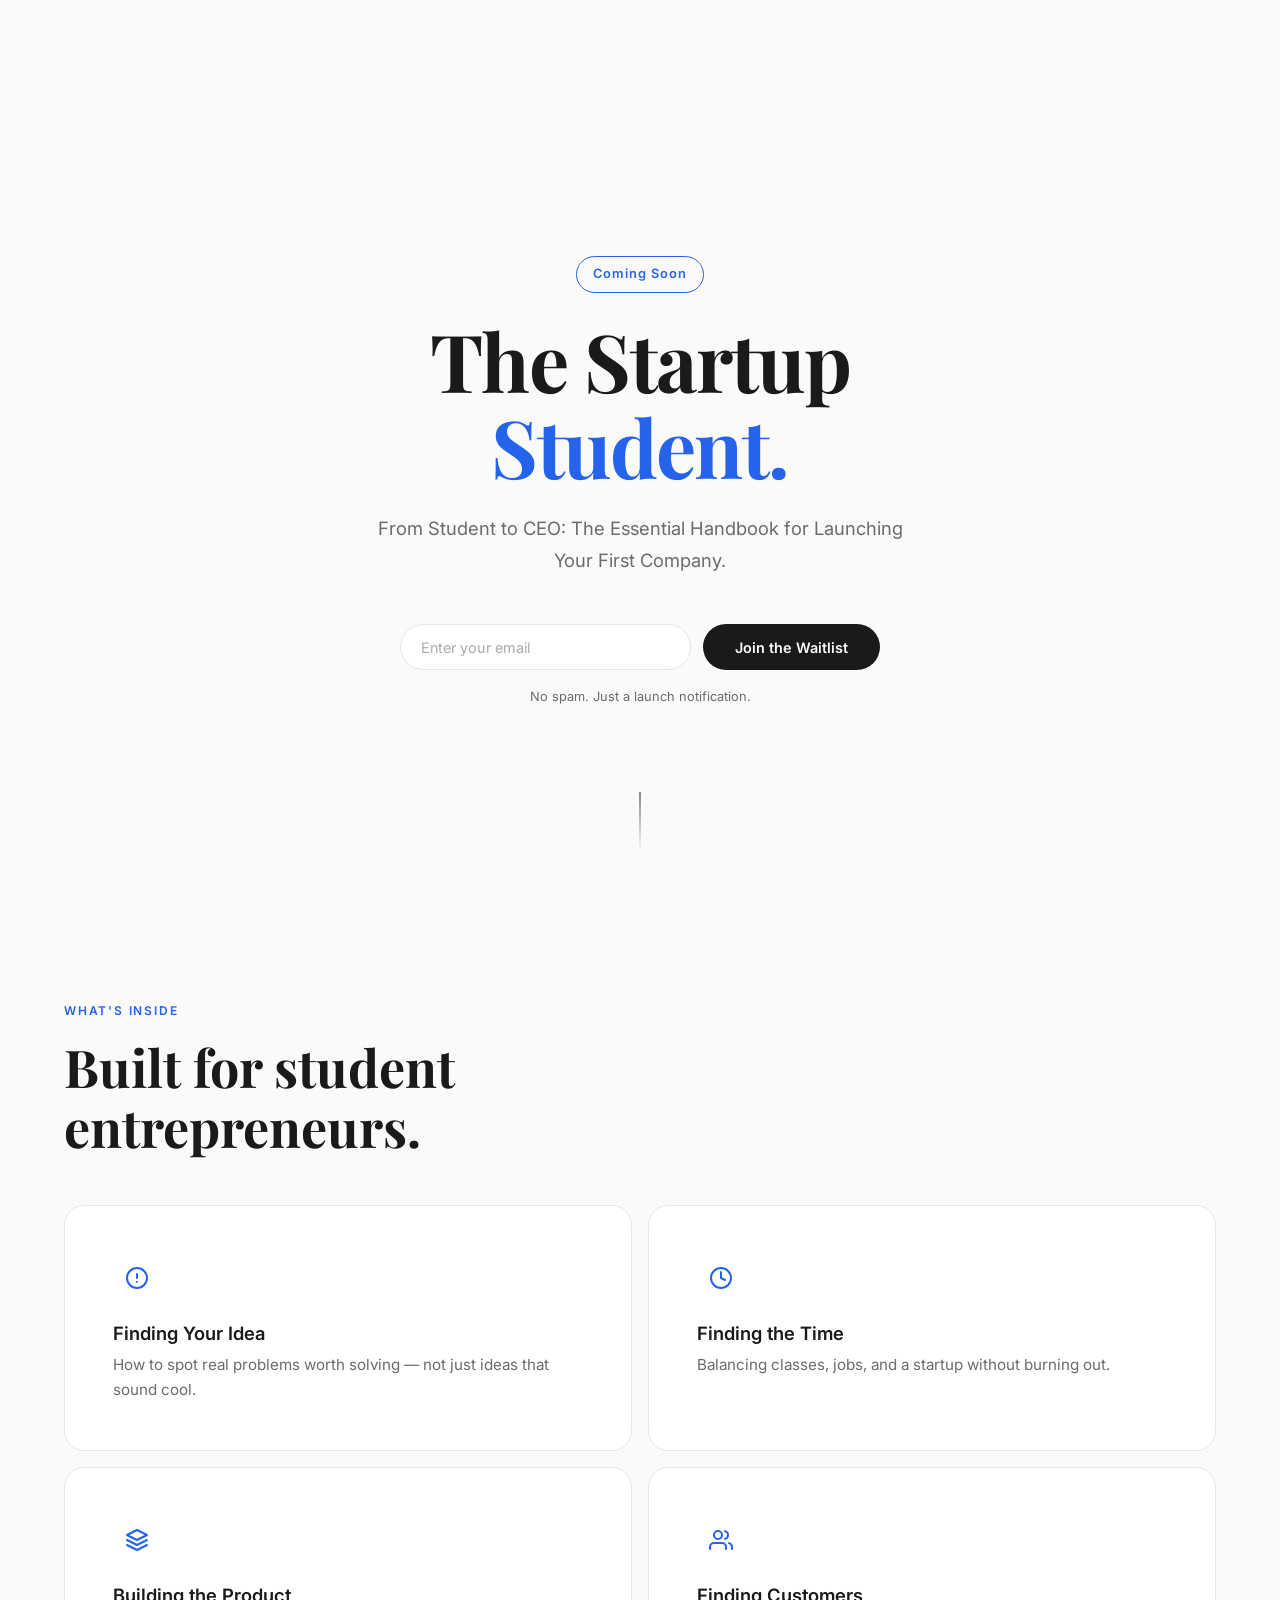
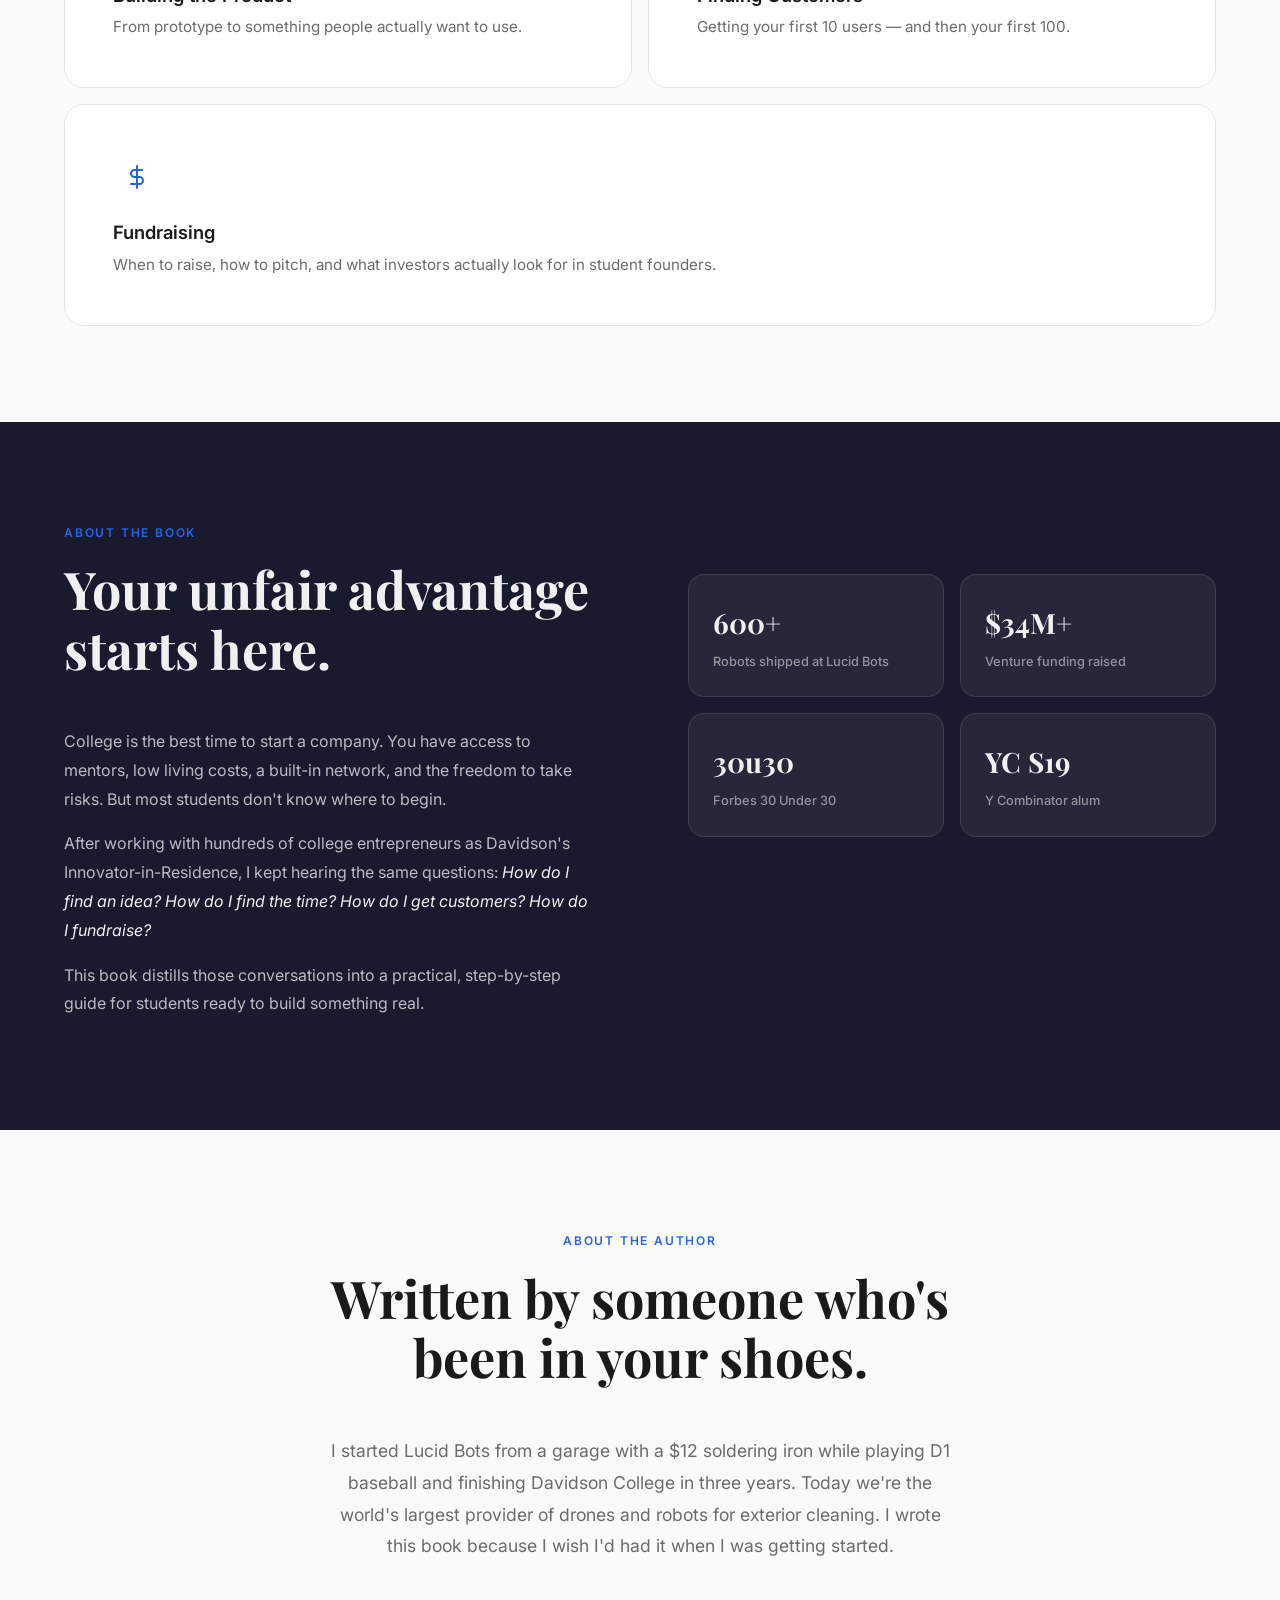
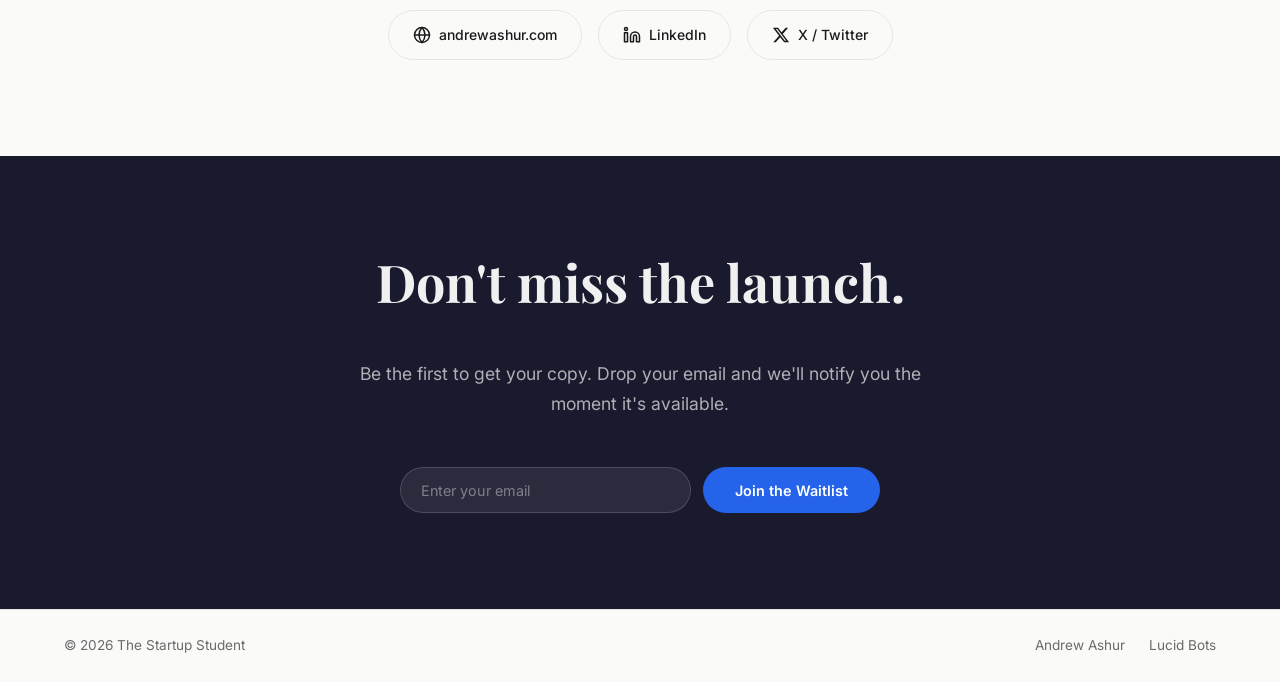
==== index.html @ b1a41b7f "Rebuild site to match andrewashur.com design system - Same fonts (Inter + Playfair Display), colors," ====
<!DOCTYPE html>
<html lang="en" itemscope itemtype="https://schema.org/Book">
<head>
    <meta charset="UTF-8">
    <meta name="viewport" content="width=device-width, initial-scale=1.0">
    <title>The Startup Student | From Student to CEO: The Essential Handbook</title>
    <meta name="description" content="From Student to CEO: The Essential Handbook for Launching Your First Company. By Andrew Ashur, Founder & CEO of Lucid Bots, Forbes 30 Under 30, Davidson College Innovator-in-Residence.">
    <meta name="keywords" content="The Startup Student, Andrew Ashur, student entrepreneurship, startup book, college entrepreneur, how to start a startup in college, student founder, entrepreneurship handbook">
    <meta name="author" content="Andrew Ashur">
    <meta name="robots" content="index, follow, max-image-preview:large, max-snippet:-1">

    <!-- Open Graph -->
    <meta property="og:title" content="The Startup Student | From Student to CEO">
    <meta property="og:description" content="The Essential Handbook for Launching Your First Company. By Andrew Ashur, Forbes 30 Under 30 founder and Davidson College Innovator-in-Residence.">
    <meta property="og:type" content="book">
    <meta property="og:url" content="https://www.thestartupstudent.com">
    <meta property="og:site_name" content="The Startup Student">
    <meta property="og:locale" content="en_US">

    <!-- Twitter Card -->
    <meta name="twitter:card" content="summary_large_image">
    <meta name="twitter:site" content="@Andrew__Ashur">
    <meta name="twitter:creator" content="@Andrew__Ashur">
    <meta name="twitter:title" content="The Startup Student | From Student to CEO">
    <meta name="twitter:description" content="The Essential Handbook for Launching Your First Company. By Andrew Ashur.">

    <!-- Structured Data -->
    <script type="application/ld+json">
    {
        "@context": "https://schema.org",
        "@type": "Book",
        "name": "The Startup Student",
        "alternateName": "From Student to CEO: The Essential Handbook for Launching Your First Company",
        "author": {
            "@type": "Person",
            "name": "Andrew Ashur",
            "url": "https://www.andrewashur.com",
            "jobTitle": "Founder & CEO",
            "worksFor": {
                "@type": "Organization",
                "name": "Lucid Bots"
            }
        },
        "url": "https://www.thestartupstudent.com",
        "description": "After working with hundreds of college entrepreneurs as Davidson's Innovator-in-Residence, Andrew Ashur distills those conversations into a practical, step-by-step guide for students ready to build something real.",
        "genre": "Business & Entrepreneurship",
        "audience": {
            "@type": "Audience",
            "audienceType": "College students and aspiring entrepreneurs"
        }
    }
    </script>

    <link rel="canonical" href="https://www.thestartupstudent.com">
    <link rel="preconnect" href="https://fonts.googleapis.com">
    <link rel="preconnect" href="https://fonts.gstatic.com" crossorigin>
    <link rel="preload" as="style" href="https://fonts.googleapis.com/css2?family=Inter:wght@400;500;600;700&family=Playfair+Display:wght@700&display=swap">
    <link href="https://fonts.googleapis.com/css2?family=Inter:wght@400;500;600;700&family=Playfair+Display:wght@700&display=swap" rel="stylesheet">
    <link rel="stylesheet" href="style.css">
</head>
<body>

    <!-- Hero -->
    <header class="hero" id="hero">
        <div class="hero-content">
            <div class="hero-badge">Coming Soon</div>
            <h1 class="hero-title">
                The Startup<br>
                <span class="hero-accent">Student.</span>
            </h1>
            <p class="hero-sub">From Student to CEO: The Essential Handbook for Launching Your First Company.</p>
            <form class="email-form" id="signup-form" action="https://formsubmit.co/aashur@lucidbots.com" method="POST">
                <input type="hidden" name="_subject" value="New Startup Student Waitlist Signup">
                <input type="hidden" name="_captcha" value="false">
                <input type="hidden" name="_next" value="https://www.thestartupstudent.com/thanks.html">
                <input type="email" name="email" placeholder="Enter your email" required autocomplete="email" aria-label="Email address">
                <button type="submit" class="btn btn-primary">Join the Waitlist</button>
            </form>
            <p class="hero-note">No spam. Just a launch notification.</p>
        </div>
        <div class="hero-scroll" aria-hidden="true">
            <div class="hero-scroll-line"></div>
        </div>
    </header>

    <!-- What's Inside -->
    <section class="section" id="chapters">
        <div class="container">
            <span class="section-label">What's Inside</span>
            <h2 class="section-title">Built for student<br>entrepreneurs.</h2>
            <div class="chapters-grid">
                <div class="chapter-card reveal">
                    <div class="chapter-icon">
                        <svg width="24" height="24" fill="none" stroke="currentColor" stroke-width="2" stroke-linecap="round" stroke-linejoin="round" viewBox="0 0 24 24"><circle cx="12" cy="12" r="10"/><line x1="12" y1="8" x2="12" y2="12"/><line x1="12" y1="16" x2="12.01" y2="16"/></svg>
                    </div>
                    <h3>Finding Your Idea</h3>
                    <p>How to spot real problems worth solving — not just ideas that sound cool.</p>
                </div>
                <div class="chapter-card reveal">
                    <div class="chapter-icon">
                        <svg width="24" height="24" fill="none" stroke="currentColor" stroke-width="2" stroke-linecap="round" stroke-linejoin="round" viewBox="0 0 24 24"><circle cx="12" cy="12" r="10"/><polyline points="12 6 12 12 16 14"/></svg>
                    </div>
                    <h3>Finding the Time</h3>
                    <p>Balancing classes, jobs, and a startup without burning out.</p>
                </div>
                <div class="chapter-card reveal">
                    <div class="chapter-icon">
                        <svg width="24" height="24" fill="none" stroke="currentColor" stroke-width="2" stroke-linecap="round" stroke-linejoin="round" viewBox="0 0 24 24"><path d="M12 2L2 7l10 5 10-5-10-5z"/><path d="M2 17l10 5 10-5"/><path d="M2 12l10 5 10-5"/></svg>
                    </div>
                    <h3>Building the Product</h3>
                    <p>From prototype to something people actually want to use.</p>
                </div>
                <div class="chapter-card reveal">
                    <div class="chapter-icon">
                        <svg width="24" height="24" fill="none" stroke="currentColor" stroke-width="2" stroke-linecap="round" stroke-linejoin="round" viewBox="0 0 24 24"><path d="M17 21v-2a4 4 0 0 0-4-4H5a4 4 0 0 0-4 4v2"/><circle cx="9" cy="7" r="4"/><path d="M23 21v-2a4 4 0 0 0-3-3.87"/><path d="M16 3.13a4 4 0 0 1 0 7.75"/></svg>
                    </div>
                    <h3>Finding Customers</h3>
                    <p>Getting your first 10 users — and then your first 100.</p>
                </div>
                <div class="chapter-card chapter-card-wide reveal">
                    <div class="chapter-icon">
                        <svg width="24" height="24" fill="none" stroke="currentColor" stroke-width="2" stroke-linecap="round" stroke-linejoin="round" viewBox="0 0 24 24"><line x1="12" y1="1" x2="12" y2="23"/><path d="M17 5H9.5a3.5 3.5 0 0 0 0 7h5a3.5 3.5 0 0 1 0 7H6"/></svg>
                    </div>
                    <h3>Fundraising</h3>
                    <p>When to raise, how to pitch, and what investors actually look for in student founders.</p>
                </div>
            </div>
        </div>
    </section>

    <!-- About the Book -->
    <section class="section section-dark" id="about">
        <div class="container">
            <div class="about-grid">
                <div class="about-text">
                    <span class="section-label">About the Book</span>
                    <h2 class="section-title">Your unfair advantage<br>starts here.</h2>
                    <p>College is the best time to start a company. You have access to mentors, low living costs, a built-in network, and the freedom to take risks. But most students don't know where to begin.</p>
                    <p>After working with hundreds of college entrepreneurs as Davidson's Innovator-in-Residence, I kept hearing the same questions: <em>How do I find an idea? How do I find the time? How do I get customers? How do I fundraise?</em></p>
                    <p>This book distills those conversations into a practical, step-by-step guide for students ready to build something real.</p>
                </div>
                <div class="about-sidebar">
                    <div class="about-stats">
                        <div class="stat-card">
                            <div class="stat-number">600+</div>
                            <div class="stat-label">Robots shipped at Lucid Bots</div>
                        </div>
                        <div class="stat-card">
                            <div class="stat-number">$34M+</div>
                            <div class="stat-label">Venture funding raised</div>
                        </div>
                        <div class="stat-card">
                            <div class="stat-number">30u30</div>
                            <div class="stat-label">Forbes 30 Under 30</div>
                        </div>
                        <div class="stat-card">
                            <div class="stat-number">YC S19</div>
                            <div class="stat-label">Y Combinator alum</div>
                        </div>
                    </div>
                </div>
            </div>
        </div>
    </section>

    <!-- Author -->
    <section class="section" id="author">
        <div class="container author-container">
            <span class="section-label">About the Author</span>
            <h2 class="section-title">Written by someone who's<br>been in your shoes.</h2>
            <p class="author-desc">I started Lucid Bots from a garage with a $12 soldering iron while playing D1 baseball and finishing Davidson College in three years. Today we're the world's largest provider of drones and robots for exterior cleaning. I wrote this book because I wish I'd had it when I was getting started.</p>
            <div class="author-links">
                <a href="https://www.andrewashur.com" target="_blank" rel="noopener" class="social-link">
                    <svg width="20" height="20" fill="none" stroke="currentColor" stroke-width="2" stroke-linecap="round" stroke-linejoin="round" viewBox="0 0 24 24"><circle cx="12" cy="12" r="10"/><line x1="2" y1="12" x2="22" y2="12"/><path d="M12 2a15.3 15.3 0 0 1 4 10 15.3 15.3 0 0 1-4 10 15.3 15.3 0 0 1-4-10 15.3 15.3 0 0 1 4-10z"/></svg>
                    <span>andrewashur.com</span>
                </a>
                <a href="https://www.linkedin.com/in/andrewashur/" target="_blank" rel="noopener" class="social-link">
                    <svg width="20" height="20" viewBox="0 0 24 24" fill="none" stroke="currentColor" stroke-width="2" stroke-linecap="round" stroke-linejoin="round"><path d="M16 8a6 6 0 0 1 6 6v7h-4v-7a2 2 0 0 0-2-2 2 2 0 0 0-2 2v7h-4v-7a6 6 0 0 1 6-6z"/><rect x="2" y="9" width="4" height="12"/><circle cx="4" cy="4" r="2"/></svg>
                    <span>LinkedIn</span>
                </a>
                <a href="https://x.com/andrew__ashur" target="_blank" rel="noopener" class="social-link">
                    <svg width="20" height="20" viewBox="0 0 24 24" fill="currentColor"><path d="M18.244 2.25h3.308l-7.227 8.26 8.502 11.24H16.17l-5.214-6.817L4.99 21.75H1.68l7.73-8.835L1.254 2.25H8.08l4.713 6.231zm-1.161 17.52h1.833L7.084 4.126H5.117z"/></svg>
                    <span>X / Twitter</span>
                </a>
            </div>
        </div>
    </section>

    <!-- CTA -->
    <section class="section section-dark" id="waitlist">
        <div class="container cta-container">
            <h2 class="section-title">Don't miss the launch.</h2>
            <p class="cta-desc">Be the first to get your copy. Drop your email and we'll notify you the moment it's available.</p>
            <form class="email-form" id="signup-form-bottom" action="https://formsubmit.co/aashur@lucidbots.com" method="POST">
                <input type="hidden" name="_subject" value="New Startup Student Waitlist Signup">
                <input type="hidden" name="_captcha" value="false">
                <input type="hidden" name="_next" value="https://www.thestartupstudent.com/thanks.html">
                <input type="email" name="email" placeholder="Enter your email" required autocomplete="email" aria-label="Email address">
                <button type="submit" class="btn btn-primary">Join the Waitlist</button>
            </form>
        </div>
    </section>

    <!-- Footer -->
    <footer class="footer">
        <div class="container footer-inner">
            <div class="footer-left">
                <span>&copy; 2026 The Startup Student</span>
            </div>
            <div class="footer-right">
                <a href="https://www.andrewashur.com" target="_blank" rel="noopener">Andrew Ashur</a>
                <a href="https://lucidbots.com" target="_blank" rel="noopener">Lucid Bots</a>
            </div>
        </div>
    </footer>

    <script src="script.js"></script>
</body>
</html>
---- style.css ----
/* ===== RESET & BASE ===== */
*, *::before, *::after {
    margin: 0;
    padding: 0;
    box-sizing: border-box;
}

:root {
    --color-bg: #fafaf9;
    --color-bg-dark: #1a1a2e;
    --color-text: #1a1a1a;
    --color-text-muted: #6b6b6b;
    --color-text-light: #f0f0f0;
    --color-accent: #2563eb;
    --color-accent-hover: #1d4ed8;
    --color-border: #e5e5e5;
    --color-card: #fff;

    --font-sans: 'Inter', -apple-system, BlinkMacSystemFont, 'Segoe UI', sans-serif;
    --font-display: 'Playfair Display', Georgia, serif;

    --space-xs: 0.5rem;
    --space-sm: 1rem;
    --space-md: 1.5rem;
    --space-lg: 3rem;
    --space-xl: 6rem;
    --space-2xl: 10rem;

    --max-width: 1200px;
    --transition: 0.3s cubic-bezier(0.4, 0, 0.2, 1);
}

html {
    scroll-behavior: smooth;
    -webkit-font-smoothing: antialiased;
    -moz-osx-font-smoothing: grayscale;
}

body {
    font-family: var(--font-sans);
    font-size: 1rem;
    line-height: 1.7;
    color: var(--color-text);
    background: var(--color-bg);
    overflow-x: hidden;
}

a {
    color: inherit;
    text-decoration: none;
}

img {
    max-width: 100%;
    display: block;
}

/* ===== UTILITIES ===== */
.container {
    max-width: var(--max-width);
    margin: 0 auto;
    padding: 0 var(--space-md);
}

.section {
    padding: var(--space-xl) 0;
}

.section-dark {
    background: var(--color-bg-dark);
    color: var(--color-text-light);
}

.section-label {
    display: inline-block;
    font-size: 0.75rem;
    font-weight: 600;
    text-transform: uppercase;
    letter-spacing: 0.15em;
    color: var(--color-accent);
    margin-bottom: var(--space-sm);
}

.section-title {
    font-family: var(--font-display);
    font-size: clamp(2rem, 5vw, 3.25rem);
    font-weight: 700;
    line-height: 1.15;
    margin-bottom: var(--space-lg);
}

/* ===== BUTTONS ===== */
.btn {
    display: inline-flex;
    align-items: center;
    padding: 0.85rem 2rem;
    font-size: 0.9rem;
    font-weight: 600;
    border-radius: 100px;
    transition: all var(--transition);
    cursor: pointer;
    border: none;
    font-family: var(--font-sans);
}

.btn-primary {
    background: var(--color-text);
    color: var(--color-bg);
}

.btn-primary:hover {
    background: var(--color-accent);
    transform: translateY(-2px);
    box-shadow: 0 8px 30px rgba(37, 99, 235, 0.25);
}

/* ===== HERO ===== */
.hero {
    min-height: 100vh;
    display: flex;
    flex-direction: column;
    align-items: center;
    justify-content: center;
    padding: var(--space-2xl) var(--space-md) var(--space-xl);
    max-width: var(--max-width);
    margin: 0 auto;
    position: relative;
    text-align: center;
}

.hero-content {
    max-width: 700px;
}

.hero-badge {
    display: inline-block;
    font-size: 0.8rem;
    font-weight: 600;
    letter-spacing: 0.08em;
    color: var(--color-accent);
    margin-bottom: var(--space-md);
    padding: 0.4rem 1rem;
    border: 1px solid var(--color-accent);
    border-radius: 100px;
    opacity: 0;
    transform: translateY(20px);
    animation: fadeUp 0.8s 0.2s forwards;
}

.hero-title {
    font-family: var(--font-display);
    font-size: clamp(2.5rem, 7vw, 5rem);
    font-weight: 700;
    line-height: 1.08;
    letter-spacing: -0.02em;
    margin-bottom: var(--space-md);
    opacity: 0;
    transform: translateY(20px);
    animation: fadeUp 0.8s 0.4s forwards;
}

.hero-accent {
    color: var(--color-accent);
}

.hero-sub {
    font-size: 1.15rem;
    color: var(--color-text-muted);
    max-width: 540px;
    line-height: 1.7;
    margin: 0 auto var(--space-lg);
    opacity: 0;
    transform: translateY(20px);
    animation: fadeUp 0.8s 0.6s forwards;
}

.hero-note {
    font-size: 0.8rem;
    color: var(--color-text-muted);
    margin-top: var(--space-sm);
    opacity: 0;
    animation: fadeIn 1s 1.2s forwards;
}

.hero-scroll {
    position: absolute;
    bottom: var(--space-lg);
    left: 50%;
    transform: translateX(-50%);
    opacity: 0;
    animation: fadeIn 1s 1.4s forwards;
}

.hero-scroll-line {
    width: 1px;
    height: 60px;
    background: linear-gradient(to bottom, var(--color-text), transparent);
    animation: scrollPulse 2s ease-in-out infinite;
}

/* ===== EMAIL FORM ===== */
.email-form {
    display: flex;
    gap: 0.75rem;
    max-width: 480px;
    margin: 0 auto;
    opacity: 0;
    transform: translateY(20px);
    animation: fadeUp 0.8s 0.8s forwards;
}

.email-form input[type="email"] {
    flex: 1;
    padding: 0.85rem 1.25rem;
    border: 1.5px solid var(--color-border);
    border-radius: 100px;
    background: var(--color-card);
    color: var(--color-text);
    font-size: 0.9rem;
    font-family: var(--font-sans);
    outline: none;
    transition: border-color var(--transition);
}

.email-form input[type="email"]::placeholder {
    color: #aaa;
}

.email-form input[type="email"]:focus {
    border-color: var(--color-accent);
}

/* Dark section form override */
.section-dark .email-form input[type="email"] {
    background: rgba(255, 255, 255, 0.08);
    border-color: rgba(255, 255, 255, 0.15);
    color: var(--color-text-light);
}

.section-dark .email-form input[type="email"]::placeholder {
    color: rgba(255, 255, 255, 0.4);
}

.section-dark .email-form input[type="email"]:focus {
    border-color: var(--color-accent);
    background: rgba(255, 255, 255, 0.12);
}

.section-dark .email-form .btn-primary {
    background: var(--color-accent);
    color: #fff;
}

.section-dark .email-form .btn-primary:hover {
    background: var(--color-accent-hover);
}

/* ===== CHAPTERS ===== */
.chapters-grid {
    display: grid;
    grid-template-columns: repeat(2, 1fr);
    gap: var(--space-sm);
}

.chapter-card {
    background: var(--color-card);
    border: 1px solid var(--color-border);
    border-radius: 20px;
    padding: var(--space-lg);
    transition: all var(--transition);
}

.chapter-card:hover {
    border-color: var(--color-accent);
    transform: translateY(-4px);
    box-shadow: 0 12px 40px rgba(0, 0, 0, 0.06);
}

.chapter-card-wide {
    grid-column: 1 / -1;
}

.chapter-icon {
    width: 48px;
    height: 48px;
    display: flex;
    align-items: center;
    justify-content: center;
    color: var(--color-accent);
    margin-bottom: var(--space-sm);
}

.chapter-card h3 {
    font-size: 1.15rem;
    font-weight: 600;
    margin-bottom: 0.25rem;
}

.chapter-card p {
    color: var(--color-text-muted);
    font-size: 0.95rem;
    line-height: 1.6;
}

/* ===== ABOUT ===== */
.about-grid {
    display: grid;
    grid-template-columns: 1fr 1fr;
    gap: var(--space-xl);
    align-items: start;
}

.about-text p {
    color: rgba(255, 255, 255, 0.7);
    margin-bottom: var(--space-sm);
    line-height: 1.8;
}

.about-text em {
    color: var(--color-text-light);
    font-style: italic;
}

.about-sidebar {
    margin-top: 3.5rem;
}

.about-stats {
    display: grid;
    grid-template-columns: 1fr 1fr;
    gap: var(--space-sm);
}

.stat-card {
    background: rgba(255, 255, 255, 0.06);
    border: 1px solid rgba(255, 255, 255, 0.1);
    border-radius: 16px;
    padding: var(--space-md);
    transition: all var(--transition);
}

.stat-card:hover {
    background: rgba(255, 255, 255, 0.1);
    border-color: rgba(255, 255, 255, 0.2);
    transform: translateY(-4px);
}

.stat-number {
    font-family: var(--font-display);
    font-size: 1.75rem;
    font-weight: 700;
    margin-bottom: 0.25rem;
    color: var(--color-text-light);
}

.stat-label {
    font-size: 0.8rem;
    color: rgba(255, 255, 255, 0.5);
    font-weight: 500;
}

/* ===== AUTHOR ===== */
.author-container {
    text-align: center;
    max-width: 680px;
}

.author-desc {
    color: var(--color-text-muted);
    font-size: 1.1rem;
    line-height: 1.8;
    margin-bottom: var(--space-lg);
}

.author-links {
    display: flex;
    justify-content: center;
    gap: var(--space-sm);
    flex-wrap: wrap;
}

.social-link {
    display: inline-flex;
    align-items: center;
    gap: 0.5rem;
    padding: 0.75rem 1.5rem;
    border: 1px solid var(--color-border);
    border-radius: 100px;
    font-size: 0.875rem;
    font-weight: 500;
    transition: all var(--transition);
}

.social-link:hover {
    border-color: var(--color-accent);
    color: var(--color-accent);
    transform: translateY(-2px);
    box-shadow: 0 8px 30px rgba(37, 99, 235, 0.1);
}

.social-link svg {
    width: 18px;
    height: 18px;
}

/* ===== CTA ===== */
.cta-container {
    text-align: center;
    max-width: 640px;
}

.cta-desc {
    color: rgba(255, 255, 255, 0.65);
    font-size: 1.1rem;
    margin-bottom: var(--space-lg);
}

.cta-container .email-form {
    opacity: 1;
    transform: none;
    animation: none;
}

/* ===== FOOTER ===== */
.footer {
    padding: var(--space-md) 0;
    border-top: 1px solid var(--color-border);
}

.footer-inner {
    display: flex;
    justify-content: space-between;
    align-items: center;
}

.footer-left {
    font-size: 0.85rem;
    color: var(--color-text-muted);
}

.footer-right {
    display: flex;
    gap: var(--space-md);
}

.footer-right a {
    font-size: 0.85rem;
    color: var(--color-text-muted);
    transition: color var(--transition);
}

.footer-right a:hover {
    color: var(--color-text);
}

/* ===== ANIMATIONS ===== */
@keyframes fadeUp {
    to {
        opacity: 1;
        transform: translateY(0);
    }
}

@keyframes fadeIn {
    to { opacity: 1; }
}

@keyframes scrollPulse {
    0%, 100% { opacity: 1; transform: scaleY(1); }
    50% { opacity: 0.4; transform: scaleY(0.6); }
}

/* Scroll reveal */
.reveal {
    opacity: 0;
    transform: translateY(30px);
    transition: opacity 0.8s cubic-bezier(0.4, 0, 0.2, 1), transform 0.8s cubic-bezier(0.4, 0, 0.2, 1);
}

.reveal.visible {
    opacity: 1;
    transform: translateY(0);
}

/* ===== RESPONSIVE ===== */
@media (max-width: 768px) {
    .section {
        padding: var(--space-lg) 0;
    }

    .hero {
        padding: 7rem var(--space-md) var(--space-lg);
        min-height: auto;
    }

    .hero-title {
        font-size: clamp(2rem, 10vw, 3.5rem);
    }

    .hero-sub {
        font-size: 1rem;
    }

    .email-form {
        flex-direction: column;
        max-width: 100%;
    }

    .email-form .btn {
        justify-content: center;
        width: 100%;
    }

    .chapters-grid {
        grid-template-columns: 1fr;
    }

    .chapter-card-wide {
        grid-column: auto;
    }

    .about-grid {
        grid-template-columns: 1fr;
        gap: var(--space-lg);
    }

    .about-sidebar {
        margin-top: 0;
    }

    .about-stats {
        grid-template-columns: 1fr 1fr;
    }

    .about-text p {
        font-size: 0.95rem;
    }

    .author-desc {
        font-size: 1rem;
    }

    .author-links {
        flex-direction: column;
        align-items: center;
    }

    .cta-desc {
        font-size: 1rem;
    }

    .footer-inner {
        flex-direction: column;
        gap: var(--space-sm);
        text-align: center;
    }

    .hero-scroll { display: none; }
}

@media (max-width: 480px) {
    .hero {
        padding: 6rem var(--space-sm) var(--space-md);
    }

    .hero-title {
        font-size: clamp(1.75rem, 10vw, 2.5rem);
    }

    .about-stats {
        grid-template-columns: 1fr;
    }

    .section-title {
        font-size: clamp(1.4rem, 6vw, 2rem);
        margin-bottom: var(--space-md);
    }

    .container {
        padding: 0 var(--space-sm);
    }

    .chapter-card {
        padding: var(--space-md);
    }

    .stat-card {
        padding: var(--space-sm);
    }

    .stat-number {
        font-size: 1.4rem;
    }
}

@media (pointer: coarse) {
    .social-link {
        min-height: 48px;
    }

    .btn {
        min-height: 48px;
    }
}
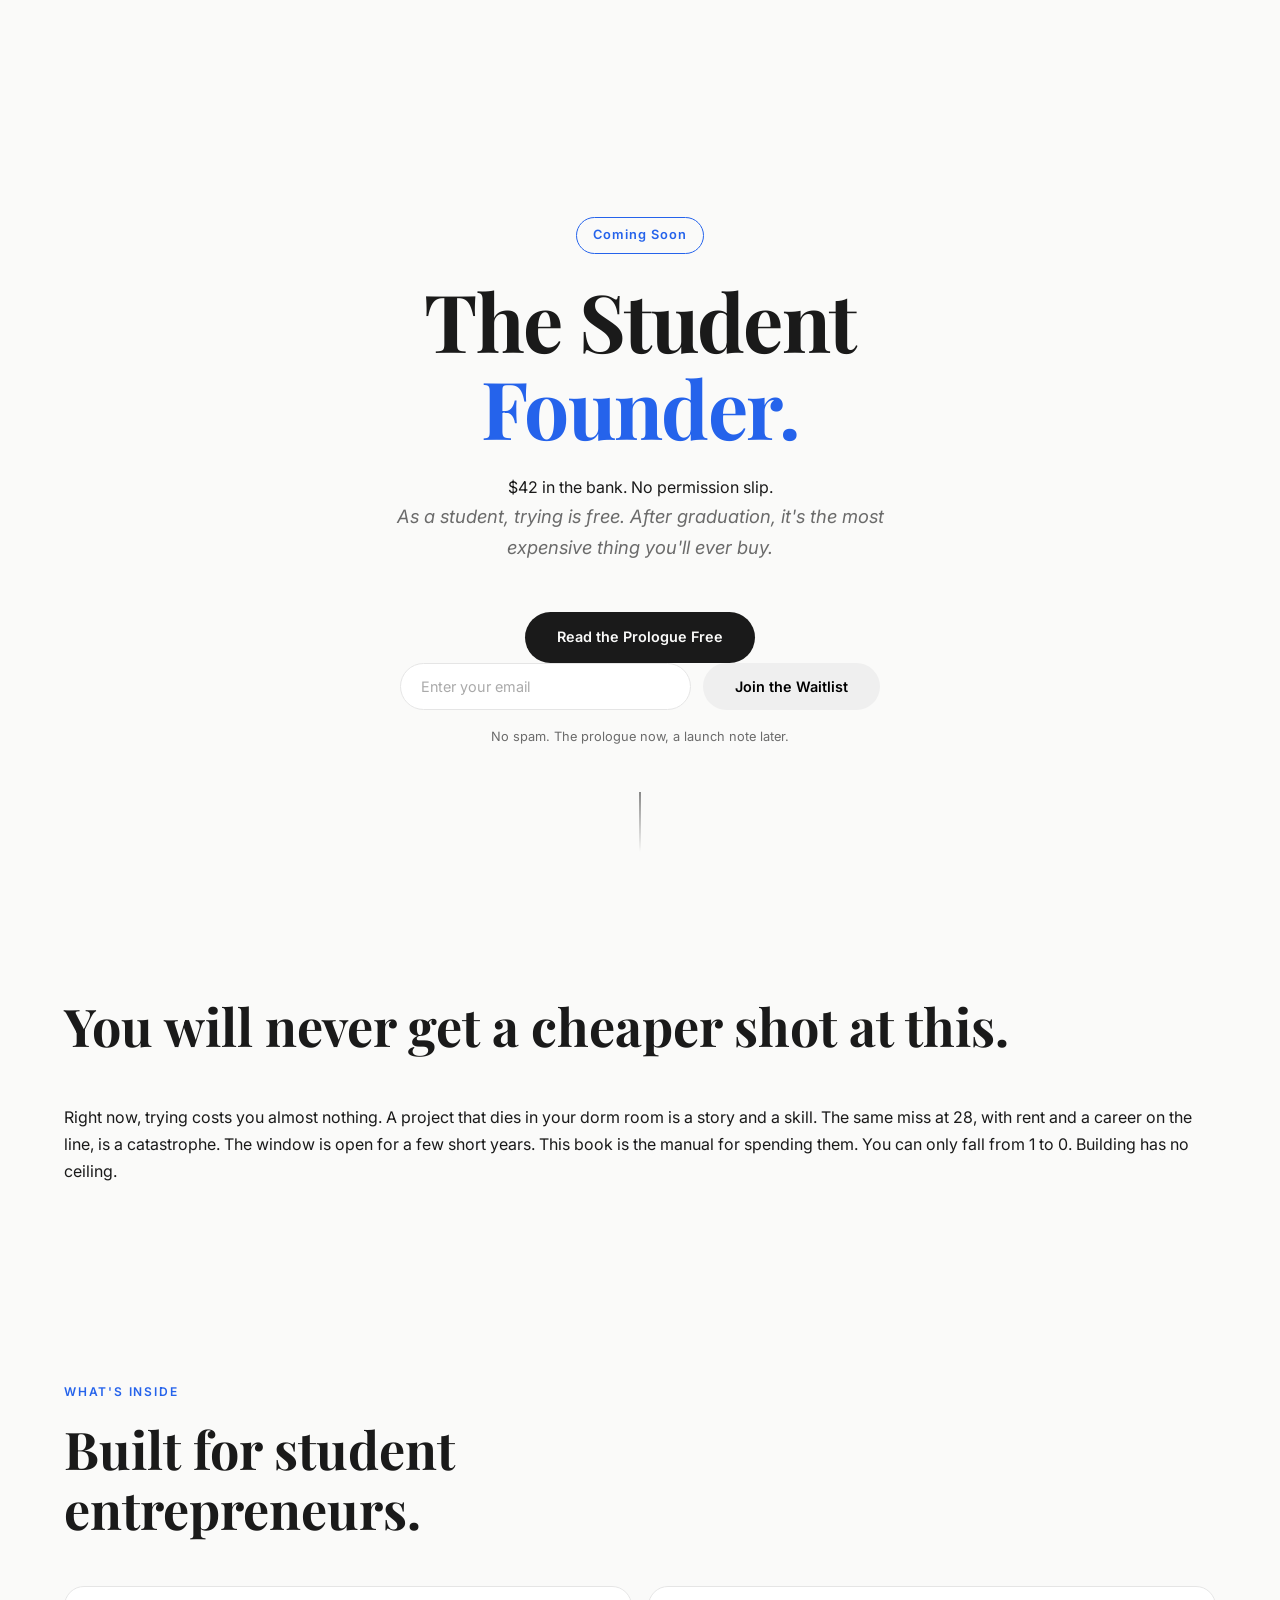
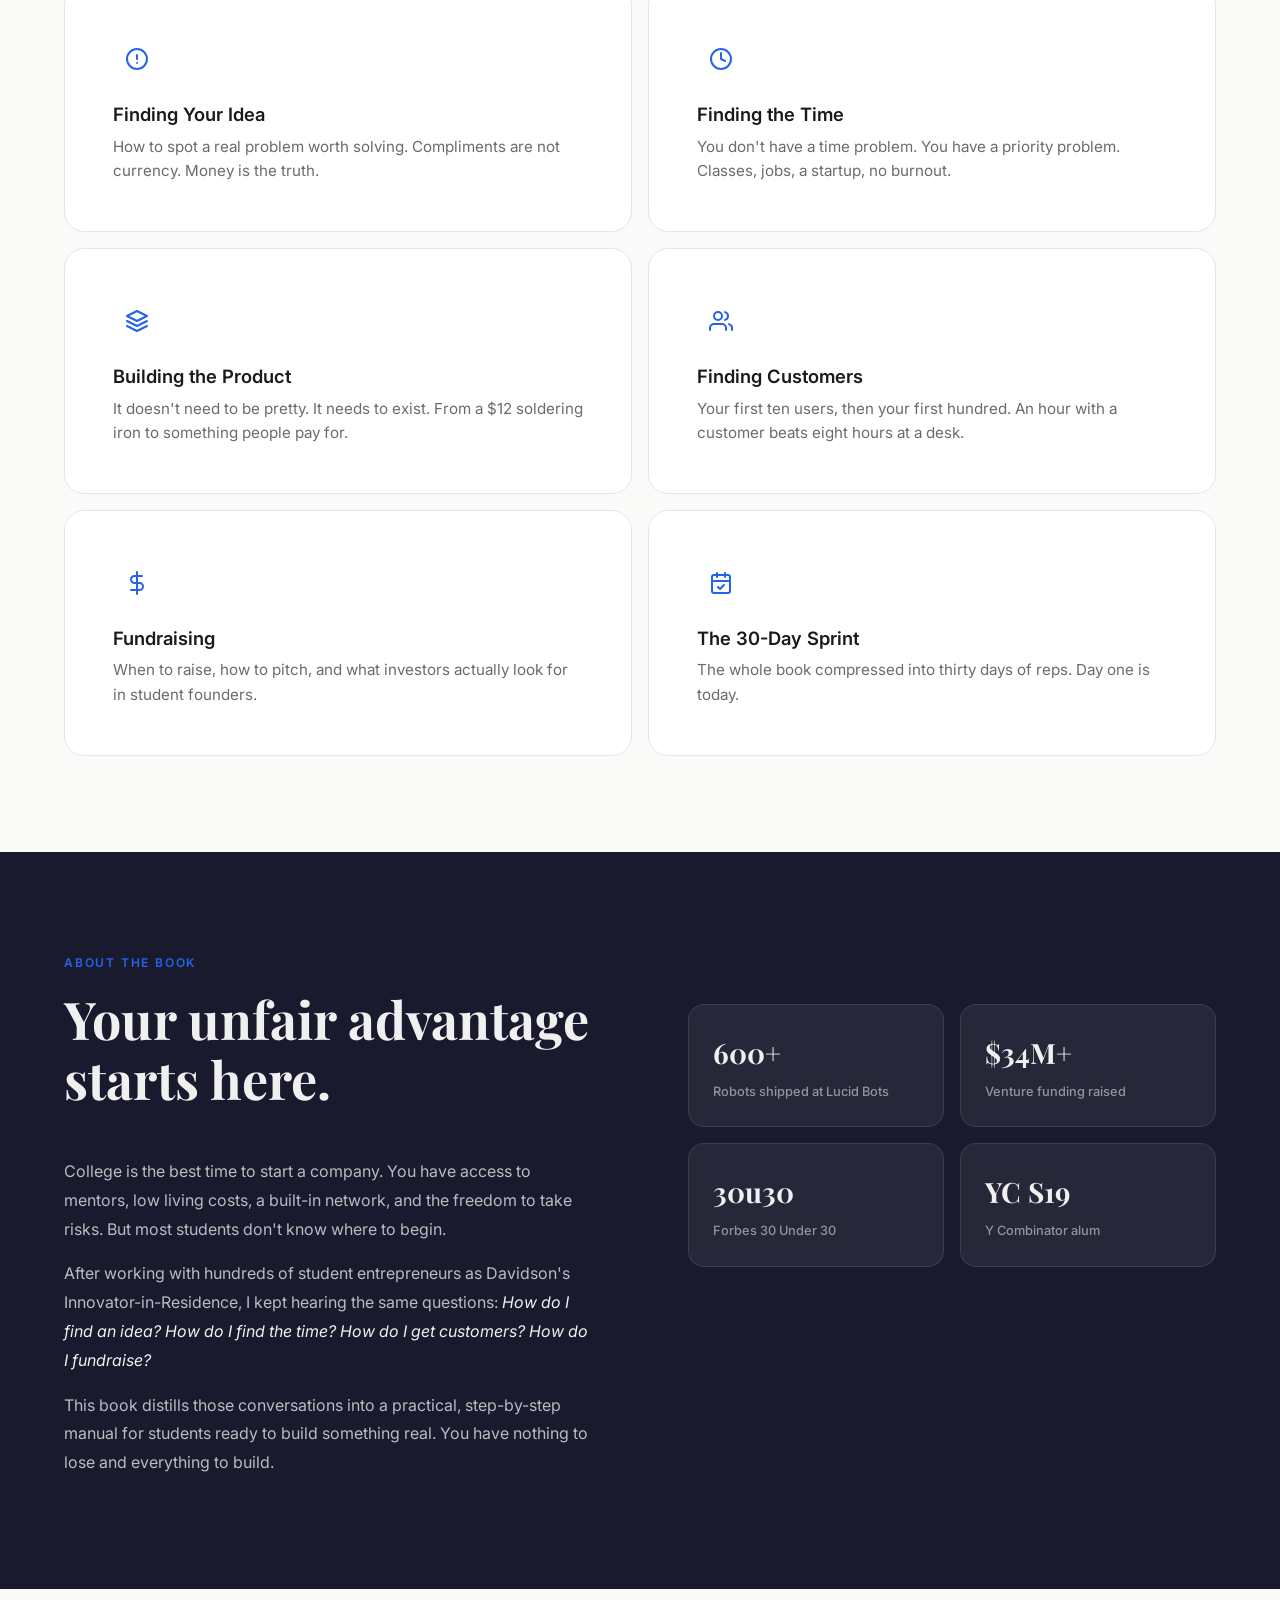
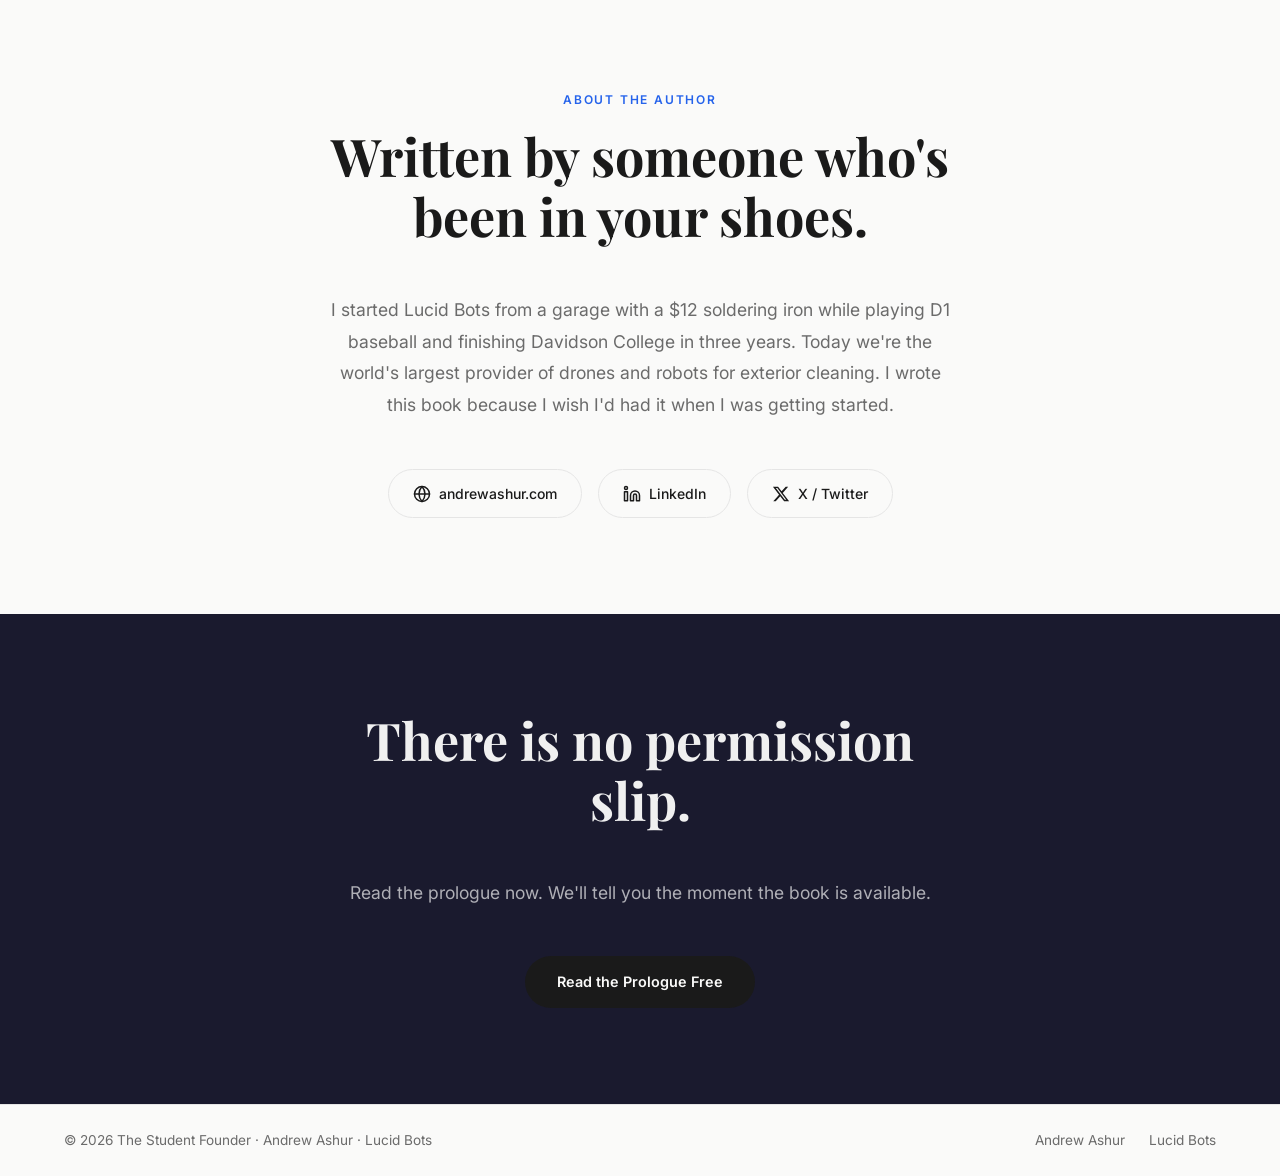
==== commit a0a9fcf5: "Rebrand site to The Student Founder, add free prologue page Per LOCKED Brand Package (July 12): new " ====
--- a/index.html
+++ b/index.html
@@ -1,219 +1,232 @@
 <!DOCTYPE html>
 <html lang="en" itemscope itemtype="https://schema.org/Book">
 <head>
-    <meta charset="UTF-8">
-    <meta name="viewport" content="width=device-width, initial-scale=1.0">
-    <title>The Startup Student | From Student to CEO: The Essential Handbook</title>
-    <meta name="description" content="From Student to CEO: The Essential Handbook for Launching Your First Company. By Andrew Ashur, Founder & CEO of Lucid Bots, Forbes 30 Under 30, Davidson College Innovator-in-Residence.">
-    <meta name="keywords" content="The Startup Student, Andrew Ashur, student entrepreneurship, startup book, college entrepreneur, how to start a startup in college, student founder, entrepreneurship handbook">
-    <meta name="author" content="Andrew Ashur">
-    <meta name="robots" content="index, follow, max-image-preview:large, max-snippet:-1">
-
-    <!-- Open Graph -->
-    <meta property="og:title" content="The Startup Student | From Student to CEO">
-    <meta property="og:description" content="The Essential Handbook for Launching Your First Company. By Andrew Ashur, Forbes 30 Under 30 founder and Davidson College Innovator-in-Residence.">
-    <meta property="og:type" content="book">
-    <meta property="og:url" content="https://www.thestartupstudent.com">
-    <meta property="og:site_name" content="The Startup Student">
-    <meta property="og:locale" content="en_US">
-
-    <!-- Twitter Card -->
-    <meta name="twitter:card" content="summary_large_image">
-    <meta name="twitter:site" content="@Andrew__Ashur">
-    <meta name="twitter:creator" content="@Andrew__Ashur">
-    <meta name="twitter:title" content="The Startup Student | From Student to CEO">
-    <meta name="twitter:description" content="The Essential Handbook for Launching Your First Company. By Andrew Ashur.">
-
-    <!-- Structured Data -->
-    <script type="application/ld+json">
-    {
-        "@context": "https://schema.org",
-        "@type": "Book",
-        "name": "The Startup Student",
-        "alternateName": "From Student to CEO: The Essential Handbook for Launching Your First Company",
-        "author": {
-            "@type": "Person",
-            "name": "Andrew Ashur",
-            "url": "https://www.andrewashur.com",
-            "jobTitle": "Founder & CEO",
-            "worksFor": {
-                "@type": "Organization",
-                "name": "Lucid Bots"
-            }
-        },
-        "url": "https://www.thestartupstudent.com",
-        "description": "After working with hundreds of college entrepreneurs as Davidson's Innovator-in-Residence, Andrew Ashur distills those conversations into a practical, step-by-step guide for students ready to build something real.",
-        "genre": "Business & Entrepreneurship",
-        "audience": {
-            "@type": "Audience",
-            "audienceType": "College students and aspiring entrepreneurs"
-        }
-    }
-    </script>
-
-    <link rel="canonical" href="https://www.thestartupstudent.com">
-    <link rel="preconnect" href="https://fonts.googleapis.com">
-    <link rel="preconnect" href="https://fonts.gstatic.com" crossorigin>
-    <link rel="preload" as="style" href="https://fonts.googleapis.com/css2?family=Inter:wght@400;500;600;700&family=Playfair+Display:wght@700&display=swap">
-    <link href="https://fonts.googleapis.com/css2?family=Inter:wght@400;500;600;700&family=Playfair+Display:wght@700&display=swap" rel="stylesheet">
-    <link rel="stylesheet" href="style.css">
+<meta charset="UTF-8">
+<meta name="viewport" content="width=device-width, initial-scale=1.0">
+<title>The Student Founder | $42 in the Bank. No Permission Slip.</title>
+<meta name="description" content="As a student, trying is free. After graduation, it's the most expensive thing you'll ever buy. The student founder's manual by Andrew Ashur, founder & CEO of Lucid Bots.">
+<meta name="keywords" content="The Student Founder, Andrew Ashur, student entrepreneurship, startup book, college entrepreneur, how to start a startup in college, student founder, entrepreneurship handbook">
+<meta name="author" content="Andrew Ashur">
+<meta name="robots" content="index, follow, max-image-preview:large, max-snippet:-1">
+
+<!-- Open Graph -->
+<meta property="og:title" content="The Student Founder | Why Your Student Years Are the Best Time to Build Something Real">
+<meta property="og:description" content="As a student, trying is free. After graduation, it's the most expensive thing you'll ever buy. The student founder's manual by Andrew Ashur, founder & CEO of Lucid Bots.">
+<meta property="og:type" content="book">
+<meta property="og:url" content="https://www.thestudentfounder.com">
+<meta property="og:site_name" content="The Student Founder">
+<meta property="og:locale" content="en_US">
+
+<!-- Twitter Card -->
+<meta name="twitter:card" content="summary_large_image">
+<meta name="twitter:site" content="@Andrew__Ashur">
+<meta name="twitter:creator" content="@Andrew__Ashur">
+<meta name="twitter:title" content="The Student Founder | $42 in the Bank. No Permission Slip.">
+<meta name="twitter:description" content="As a student, trying is free. After graduation, it's the most expensive thing you'll ever buy.">
+
+<!-- Structured Data -->
+<script type="application/ld+json">
+{
+"@context": "https://schema.org",
+"@type": "Book",
+"name": "The Student Founder",
+"alternateName": "Why Your Student Years Are the Best Time to Build Something Real",
+"author": {
+"@type": "Person",
+"name": "Andrew Ashur",
+"url": "https://www.andrewashur.com",
+"jobTitle": "Founder & CEO",
+"worksFor": {
+"@type": "Organization",
+"name": "Lucid Bots"
+}
+},
+"url": "https://www.thestudentfounder.com",
+"description": "As a student, trying is free. After graduation, it's the most expensive thing you'll ever buy. Andrew Ashur distills what he learned building Lucid Bots into a practical, step-by-step manual for students ready to build something real.",
+"genre": "Business & Entrepreneurship",
+"audience": {
+"@type": "Audience",
+"audienceType": "Students and aspiring entrepreneurs"
+}
+}
+</script>
+
+<link rel="canonical" href="https://www.thestudentfounder.com">
+<link rel="preconnect" href="https://fonts.googleapis.com">
+<link rel="preconnect" href="https://fonts.gstatic.com" crossorigin>
+<link rel="preload" as="style" href="https://fonts.googleapis.com/css2?family=Inter:wght@400;500;600;700&family=Playfair+Display:wght@700&display=swap">
+<link href="https://fonts.googleapis.com/css2?family=Inter:wght@400;500;600;700&family=Playfair+Display:wght@700&display=swap" rel="stylesheet">
+<link rel="stylesheet" href="style.css">
 </head>
 <body>
 
-    <!-- Hero -->
-    <header class="hero" id="hero">
-        <div class="hero-content">
-            <div class="hero-badge">Coming Soon</div>
-            <h1 class="hero-title">
-                The Startup<br>
-                <span class="hero-accent">Student.</span>
-            </h1>
-            <p class="hero-sub">From Student to CEO: The Essential Handbook for Launching Your First Company.</p>
-            <form class="email-form" id="signup-form" action="https://formsubmit.co/aashur@lucidbots.com" method="POST">
-                <input type="hidden" name="_subject" value="New Startup Student Waitlist Signup">
-                <input type="hidden" name="_captcha" value="false">
-                <input type="hidden" name="_next" value="https://www.thestartupstudent.com/thanks.html">
-                <input type="email" name="email" placeholder="Enter your email" required autocomplete="email" aria-label="Email address">
-                <button type="submit" class="btn btn-primary">Join the Waitlist</button>
-            </form>
-            <p class="hero-note">No spam. Just a launch notification.</p>
-        </div>
-        <div class="hero-scroll" aria-hidden="true">
-            <div class="hero-scroll-line"></div>
-        </div>
-    </header>
-
-    <!-- What's Inside -->
-    <section class="section" id="chapters">
-        <div class="container">
-            <span class="section-label">What's Inside</span>
-            <h2 class="section-title">Built for student<br>entrepreneurs.</h2>
-            <div class="chapters-grid">
-                <div class="chapter-card reveal">
-                    <div class="chapter-icon">
-                        <svg width="24" height="24" fill="none" stroke="currentColor" stroke-width="2" stroke-linecap="round" stroke-linejoin="round" viewBox="0 0 24 24"><circle cx="12" cy="12" r="10"/><line x1="12" y1="8" x2="12" y2="12"/><line x1="12" y1="16" x2="12.01" y2="16"/></svg>
-                    </div>
-                    <h3>Finding Your Idea</h3>
-                    <p>How to spot real problems worth solving — not just ideas that sound cool.</p>
-                </div>
-                <div class="chapter-card reveal">
-                    <div class="chapter-icon">
-                        <svg width="24" height="24" fill="none" stroke="currentColor" stroke-width="2" stroke-linecap="round" stroke-linejoin="round" viewBox="0 0 24 24"><circle cx="12" cy="12" r="10"/><polyline points="12 6 12 12 16 14"/></svg>
-                    </div>
-                    <h3>Finding the Time</h3>
-                    <p>Balancing classes, jobs, and a startup without burning out.</p>
-                </div>
-                <div class="chapter-card reveal">
-                    <div class="chapter-icon">
-                        <svg width="24" height="24" fill="none" stroke="currentColor" stroke-width="2" stroke-linecap="round" stroke-linejoin="round" viewBox="0 0 24 24"><path d="M12 2L2 7l10 5 10-5-10-5z"/><path d="M2 17l10 5 10-5"/><path d="M2 12l10 5 10-5"/></svg>
-                    </div>
-                    <h3>Building the Product</h3>
-                    <p>From prototype to something people actually want to use.</p>
-                </div>
-                <div class="chapter-card reveal">
-                    <div class="chapter-icon">
-                        <svg width="24" height="24" fill="none" stroke="currentColor" stroke-width="2" stroke-linecap="round" stroke-linejoin="round" viewBox="0 0 24 24"><path d="M17 21v-2a4 4 0 0 0-4-4H5a4 4 0 0 0-4 4v2"/><circle cx="9" cy="7" r="4"/><path d="M23 21v-2a4 4 0 0 0-3-3.87"/><path d="M16 3.13a4 4 0 0 1 0 7.75"/></svg>
-                    </div>
-                    <h3>Finding Customers</h3>
-                    <p>Getting your first 10 users — and then your first 100.</p>
-                </div>
-                <div class="chapter-card chapter-card-wide reveal">
-                    <div class="chapter-icon">
-                        <svg width="24" height="24" fill="none" stroke="currentColor" stroke-width="2" stroke-linecap="round" stroke-linejoin="round" viewBox="0 0 24 24"><line x1="12" y1="1" x2="12" y2="23"/><path d="M17 5H9.5a3.5 3.5 0 0 0 0 7h5a3.5 3.5 0 0 1 0 7H6"/></svg>
-                    </div>
-                    <h3>Fundraising</h3>
-                    <p>When to raise, how to pitch, and what investors actually look for in student founders.</p>
-                </div>
-            </div>
-        </div>
-    </section>
-
-    <!-- About the Book -->
-    <section class="section section-dark" id="about">
-        <div class="container">
-            <div class="about-grid">
-                <div class="about-text">
-                    <span class="section-label">About the Book</span>
-                    <h2 class="section-title">Your unfair advantage<br>starts here.</h2>
-                    <p>College is the best time to start a company. You have access to mentors, low living costs, a built-in network, and the freedom to take risks. But most students don't know where to begin.</p>
-                    <p>After working with hundreds of college entrepreneurs as Davidson's Innovator-in-Residence, I kept hearing the same questions: <em>How do I find an idea? How do I find the time? How do I get customers? How do I fundraise?</em></p>
-                    <p>This book distills those conversations into a practical, step-by-step guide for students ready to build something real.</p>
-                </div>
-                <div class="about-sidebar">
-                    <div class="about-stats">
-                        <div class="stat-card">
-                            <div class="stat-number">600+</div>
-                            <div class="stat-label">Robots shipped at Lucid Bots</div>
-                        </div>
-                        <div class="stat-card">
-                            <div class="stat-number">$34M+</div>
-                            <div class="stat-label">Venture funding raised</div>
-                        </div>
-                        <div class="stat-card">
-                            <div class="stat-number">30u30</div>
-                            <div class="stat-label">Forbes 30 Under 30</div>
-                        </div>
-                        <div class="stat-card">
-                            <div class="stat-number">YC S19</div>
-                            <div class="stat-label">Y Combinator alum</div>
-                        </div>
-                    </div>
-                </div>
-            </div>
-        </div>
-    </section>
-
-    <!-- Author -->
-    <section class="section" id="author">
-        <div class="container author-container">
-            <span class="section-label">About the Author</span>
-            <h2 class="section-title">Written by someone who's<br>been in your shoes.</h2>
-            <p class="author-desc">I started Lucid Bots from a garage with a $12 soldering iron while playing D1 baseball and finishing Davidson College in three years. Today we're the world's largest provider of drones and robots for exterior cleaning. I wrote this book because I wish I'd had it when I was getting started.</p>
-            <div class="author-links">
-                <a href="https://www.andrewashur.com" target="_blank" rel="noopener" class="social-link">
-                    <svg width="20" height="20" fill="none" stroke="currentColor" stroke-width="2" stroke-linecap="round" stroke-linejoin="round" viewBox="0 0 24 24"><circle cx="12" cy="12" r="10"/><line x1="2" y1="12" x2="22" y2="12"/><path d="M12 2a15.3 15.3 0 0 1 4 10 15.3 15.3 0 0 1-4 10 15.3 15.3 0 0 1-4-10 15.3 15.3 0 0 1 4-10z"/></svg>
-                    <span>andrewashur.com</span>
-                </a>
-                <a href="https://www.linkedin.com/in/andrewashur/" target="_blank" rel="noopener" class="social-link">
-                    <svg width="20" height="20" viewBox="0 0 24 24" fill="none" stroke="currentColor" stroke-width="2" stroke-linecap="round" stroke-linejoin="round"><path d="M16 8a6 6 0 0 1 6 6v7h-4v-7a2 2 0 0 0-2-2 2 2 0 0 0-2 2v7h-4v-7a6 6 0 0 1 6-6z"/><rect x="2" y="9" width="4" height="12"/><circle cx="4" cy="4" r="2"/></svg>
-                    <span>LinkedIn</span>
-                </a>
-                <a href="https://x.com/andrew__ashur" target="_blank" rel="noopener" class="social-link">
-                    <svg width="20" height="20" viewBox="0 0 24 24" fill="currentColor"><path d="M18.244 2.25h3.308l-7.227 8.26 8.502 11.24H16.17l-5.214-6.817L4.99 21.75H1.68l7.73-8.835L1.254 2.25H8.08l4.713 6.231zm-1.161 17.52h1.833L7.084 4.126H5.117z"/></svg>
-                    <span>X / Twitter</span>
-                </a>
-            </div>
-        </div>
-    </section>
-
-    <!-- CTA -->
-    <section class="section section-dark" id="waitlist">
-        <div class="container cta-container">
-            <h2 class="section-title">Don't miss the launch.</h2>
-            <p class="cta-desc">Be the first to get your copy. Drop your email and we'll notify you the moment it's available.</p>
-            <form class="email-form" id="signup-form-bottom" action="https://formsubmit.co/aashur@lucidbots.com" method="POST">
-                <input type="hidden" name="_subject" value="New Startup Student Waitlist Signup">
-                <input type="hidden" name="_captcha" value="false">
-                <input type="hidden" name="_next" value="https://www.thestartupstudent.com/thanks.html">
-                <input type="email" name="email" placeholder="Enter your email" required autocomplete="email" aria-label="Email address">
-                <button type="submit" class="btn btn-primary">Join the Waitlist</button>
-            </form>
-        </div>
-    </section>
-
-    <!-- Footer -->
-    <footer class="footer">
-        <div class="container footer-inner">
-            <div class="footer-left">
-                <span>&copy; 2026 The Startup Student</span>
-            </div>
-            <div class="footer-right">
-                <a href="https://www.andrewashur.com" target="_blank" rel="noopener">Andrew Ashur</a>
-                <a href="https://lucidbots.com" target="_blank" rel="noopener">Lucid Bots</a>
-            </div>
-        </div>
-    </footer>
-
-    <script src="script.js"></script>
+<!-- Hero -->
+<header class="hero" id="hero">
+<div class="hero-content">
+<div class="hero-badge">Coming Soon</div>
+<h1 class="hero-title">
+The Student<br>
+<span class="hero-accent">Founder.</span>
+</h1>
+<p class="hero-tagline">$42 in the bank. No permission slip.</p>
+<p class="hero-sub"><em>As a student, trying is free. After graduation, it's the most expensive thing you'll ever buy.</em></p>
+<div class="hero-ctas">
+<a href="prologue.html" class="btn btn-primary">Read the Prologue Free</a>
+</div>
+<form class="email-form" id="signup-form" action="https://formsubmit.co/andrewashur@gmail.com" method="POST">
+<input type="hidden" name="_subject" value="New Student Founder Waitlist Signup">
+<input type="hidden" name="_captcha" value="false">
+<input type="hidden" name="_next" value="https://www.thestudentfounder.com/thanks.html">
+<input type="email" name="email" placeholder="Enter your email" required autocomplete="email" aria-label="Email address">
+<button type="submit" class="btn btn-secondary">Join the Waitlist</button>
+</form>
+<p class="hero-note">No spam. The prologue now, a launch note later.</p>
+</div>
+<div class="hero-scroll" aria-hidden="true">
+<div class="hero-scroll-line"></div>
+</div>
+</header>
+
+<!-- The Argument -->
+<section class="section" id="argument">
+<div class="container argument-container">
+<h2 class="section-title reveal">You will never get a cheaper shot at this.</h2>
+<p class="reveal">Right now, trying costs you almost nothing. A project that dies in your dorm room is a story and a skill. The same miss at 28, with rent and a career on the line, is a catastrophe. The window is open for a few short years. This book is the manual for spending them. You can only fall from 1 to 0. Building has no ceiling.</p>
+</div>
+</section>
+
+<!-- What's Inside -->
+<section class="section" id="chapters">
+<div class="container">
+<span class="section-label">What's Inside</span>
+<h2 class="section-title">Built for student<br>entrepreneurs.</h2>
+<div class="chapters-grid">
+<div class="chapter-card reveal">
+<div class="chapter-icon">
+<svg width="24" height="24" fill="none" stroke="currentColor" stroke-width="2" stroke-linecap="round" stroke-linejoin="round" viewBox="0 0 24 24"><circle cx="12" cy="12" r="10"/><line x1="12" y1="8" x2="12" y2="12"/><line x1="12" y1="16" x2="12.01" y2="16"/></svg>
+</div>
+<h3>Finding Your Idea</h3>
+<p>How to spot a real problem worth solving. Compliments are not currency. Money is the truth.</p>
+</div>
+<div class="chapter-card reveal">
+<div class="chapter-icon">
+<svg width="24" height="24" fill="none" stroke="currentColor" stroke-width="2" stroke-linecap="round" stroke-linejoin="round" viewBox="0 0 24 24"><circle cx="12" cy="12" r="10"/><polyline points="12 6 12 12 16 14"/></svg>
+</div>
+<h3>Finding the Time</h3>
+<p>You don't have a time problem. You have a priority problem. Classes, jobs, a startup, no burnout.</p>
+</div>
+<div class="chapter-card reveal">
+<div class="chapter-icon">
+<svg width="24" height="24" fill="none" stroke="currentColor" stroke-width="2" stroke-linecap="round" stroke-linejoin="round" viewBox="0 0 24 24"><path d="M12 2L2 7l10 5 10-5-10-5z"/><path d="M2 17l10 5 10-5"/><path d="M2 12l10 5 10-5"/></svg>
+</div>
+<h3>Building the Product</h3>
+<p>It doesn't need to be pretty. It needs to exist. From a $12 soldering iron to something people pay for.</p>
+</div>
+<div class="chapter-card reveal">
+<div class="chapter-icon">
+<svg width="24" height="24" fill="none" stroke="currentColor" stroke-width="2" stroke-linecap="round" stroke-linejoin="round" viewBox="0 0 24 24"><path d="M17 21v-2a4 4 0 0 0-4-4H5a4 4 0 0 0-4 4v2"/><circle cx="9" cy="7" r="4"/><path d="M23 21v-2a4 4 0 0 0-3-3.87"/><path d="M16 3.13a4 4 0 0 1 0 7.75"/></svg>
+</div>
+<h3>Finding Customers</h3>
+<p>Your first ten users, then your first hundred. An hour with a customer beats eight hours at a desk.</p>
+</div>
+<div class="chapter-card reveal">
+<div class="chapter-icon">
+<svg width="24" height="24" fill="none" stroke="currentColor" stroke-width="2" stroke-linecap="round" stroke-linejoin="round" viewBox="0 0 24 24"><line x1="12" y1="1" x2="12" y2="23"/><path d="M17 5H9.5a3.5 3.5 0 0 0 0 7h5a3.5 3.5 0 0 1 0 7H6"/></svg>
+</div>
+<h3>Fundraising</h3>
+<p>When to raise, how to pitch, and what investors actually look for in student founders.</p>
+</div>
+<div class="chapter-card reveal">
+<div class="chapter-icon">
+<svg width="24" height="24" fill="none" stroke="currentColor" stroke-width="2" stroke-linecap="round" stroke-linejoin="round" viewBox="0 0 24 24"><rect x="3" y="4" width="18" height="18" rx="2"/><line x1="16" y1="2" x2="16" y2="6"/><line x1="8" y1="2" x2="8" y2="6"/><line x1="3" y1="10" x2="21" y2="10"/><path d="M9 16l2 2 4-4"/></svg>
+</div>
+<h3>The 30-Day Sprint</h3>
+<p>The whole book compressed into thirty days of reps. Day one is today.</p>
+</div>
+</div>
+</div>
+</section>
+
+<!-- About the Book -->
+<section class="section section-dark" id="about">
+<div class="container">
+<div class="about-grid">
+<div class="about-text">
+<span class="section-label">About the Book</span>
+<h2 class="section-title">Your unfair advantage<br>starts here.</h2>
+<p>College is the best time to start a company. You have access to mentors, low living costs, a built-in network, and the freedom to take risks. But most students don't know where to begin.</p>
+<p>After working with hundreds of student entrepreneurs as Davidson's Innovator-in-Residence, I kept hearing the same questions: <em>How do I find an idea? How do I find the time? How do I get customers? How do I fundraise?</em></p>
+<p>This book distills those conversations into a practical, step-by-step manual for students ready to build something real. You have nothing to lose and everything to build.</p>
+</div>
+<div class="about-sidebar">
+<div class="about-stats">
+<div class="stat-card">
+<div class="stat-number">600+</div>
+<div class="stat-label">Robots shipped at Lucid Bots</div>
+</div>
+<div class="stat-card">
+<div class="stat-number">$34M+</div>
+<div class="stat-label">Venture funding raised</div>
+</div>
+<div class="stat-card">
+<div class="stat-number">30u30</div>
+<div class="stat-label">Forbes 30 Under 30</div>
+</div>
+<div class="stat-card">
+<div class="stat-number">YC S19</div>
+<div class="stat-label">Y Combinator alum</div>
+</div>
+</div>
+</div>
+</div>
+</div>
+</section>
+
+<!-- Author -->
+<section class="section" id="author">
+<div class="container author-container">
+<span class="section-label">About the Author</span>
+<h2 class="section-title">Written by someone who's<br>been in your shoes.</h2>
+<p class="author-desc">I started Lucid Bots from a garage with a $12 soldering iron while playing D1 baseball and finishing Davidson College in three years. Today we're the world's largest provider of drones and robots for exterior cleaning. I wrote this book because I wish I'd had it when I was getting started.</p>
+<div class="author-links">
+<a href="https://www.andrewashur.com" target="_blank" rel="noopener" class="social-link">
+<svg width="20" height="20" fill="none" stroke="currentColor" stroke-width="2" stroke-linecap="round" stroke-linejoin="round" viewBox="0 0 24 24"><circle cx="12" cy="12" r="10"/><line x1="2" y1="12" x2="22" y2="12"/><path d="M12 2a15.3 15.3 0 0 1 4 10 15.3 15.3 0 0 1-4 10 15.3 15.3 0 0 1-4-10 15.3 15.3 0 0 1 4-10z"/></svg>
+<span>andrewashur.com</span>
+</a>
+<a href="https://www.linkedin.com/in/andrewashur/" target="_blank" rel="noopener" class="social-link">
+<svg width="20" height="20" viewBox="0 0 24 24" fill="none" stroke="currentColor" stroke-width="2" stroke-linecap="round" stroke-linejoin="round"><path d="M16 8a6 6 0 0 1 6 6v7h-4v-7a2 2 0 0 0-2-2 2 2 0 0 0-2 2v7h-4v-7a6 6 0 0 1 6-6z"/><rect x="2" y="9" width="4" height="12"/><circle cx="4" cy="4" r="2"/></svg>
+<span>LinkedIn</span>
+</a>
+<a href="https://x.com/andrew__ashur" target="_blank" rel="noopener" class="social-link">
+<svg width="20" height="20" viewBox="0 0 24 24" fill="currentColor"><path d="M18.244 2.25h3.308l-7.227 8.26 8.502 11.24H16.17l-5.214-6.817L4.99 21.75H1.68l7.73-8.835L1.254 2.25H8.08l4.713 6.231zm-1.161 17.52h1.833L7.084 4.126H5.117z"/></svg>
+<span>X / Twitter</span>
+</a>
+</div>
+</div>
+</section>
+
+<!-- CTA -->
+<section class="section section-dark" id="waitlist">
+<div class="container cta-container">
+<h2 class="section-title">There is no permission slip.</h2>
+<p class="cta-desc">Read the prologue now. We'll tell you the moment the book is available.</p>
+<a href="prologue.html" class="btn btn-primary">Read the Prologue Free</a>
+</div>
+</section>
+
+<!-- Footer -->
+<footer class="footer">
+<div class="container footer-inner">
+<div class="footer-left">
+<span>&copy; 2026 The Student Founder &middot; Andrew Ashur &middot; Lucid Bots</span>
+</div>
+<div class="footer-right">
+<a href="https://www.andrewashur.com" target="_blank" rel="noopener">Andrew Ashur</a>
+<a href="https://lucidbots.com" target="_blank" rel="noopener">Lucid Bots</a>
+</div>
+</div>
+</footer>
+
+<script src="script.js"></script>
 </body>
 </html>
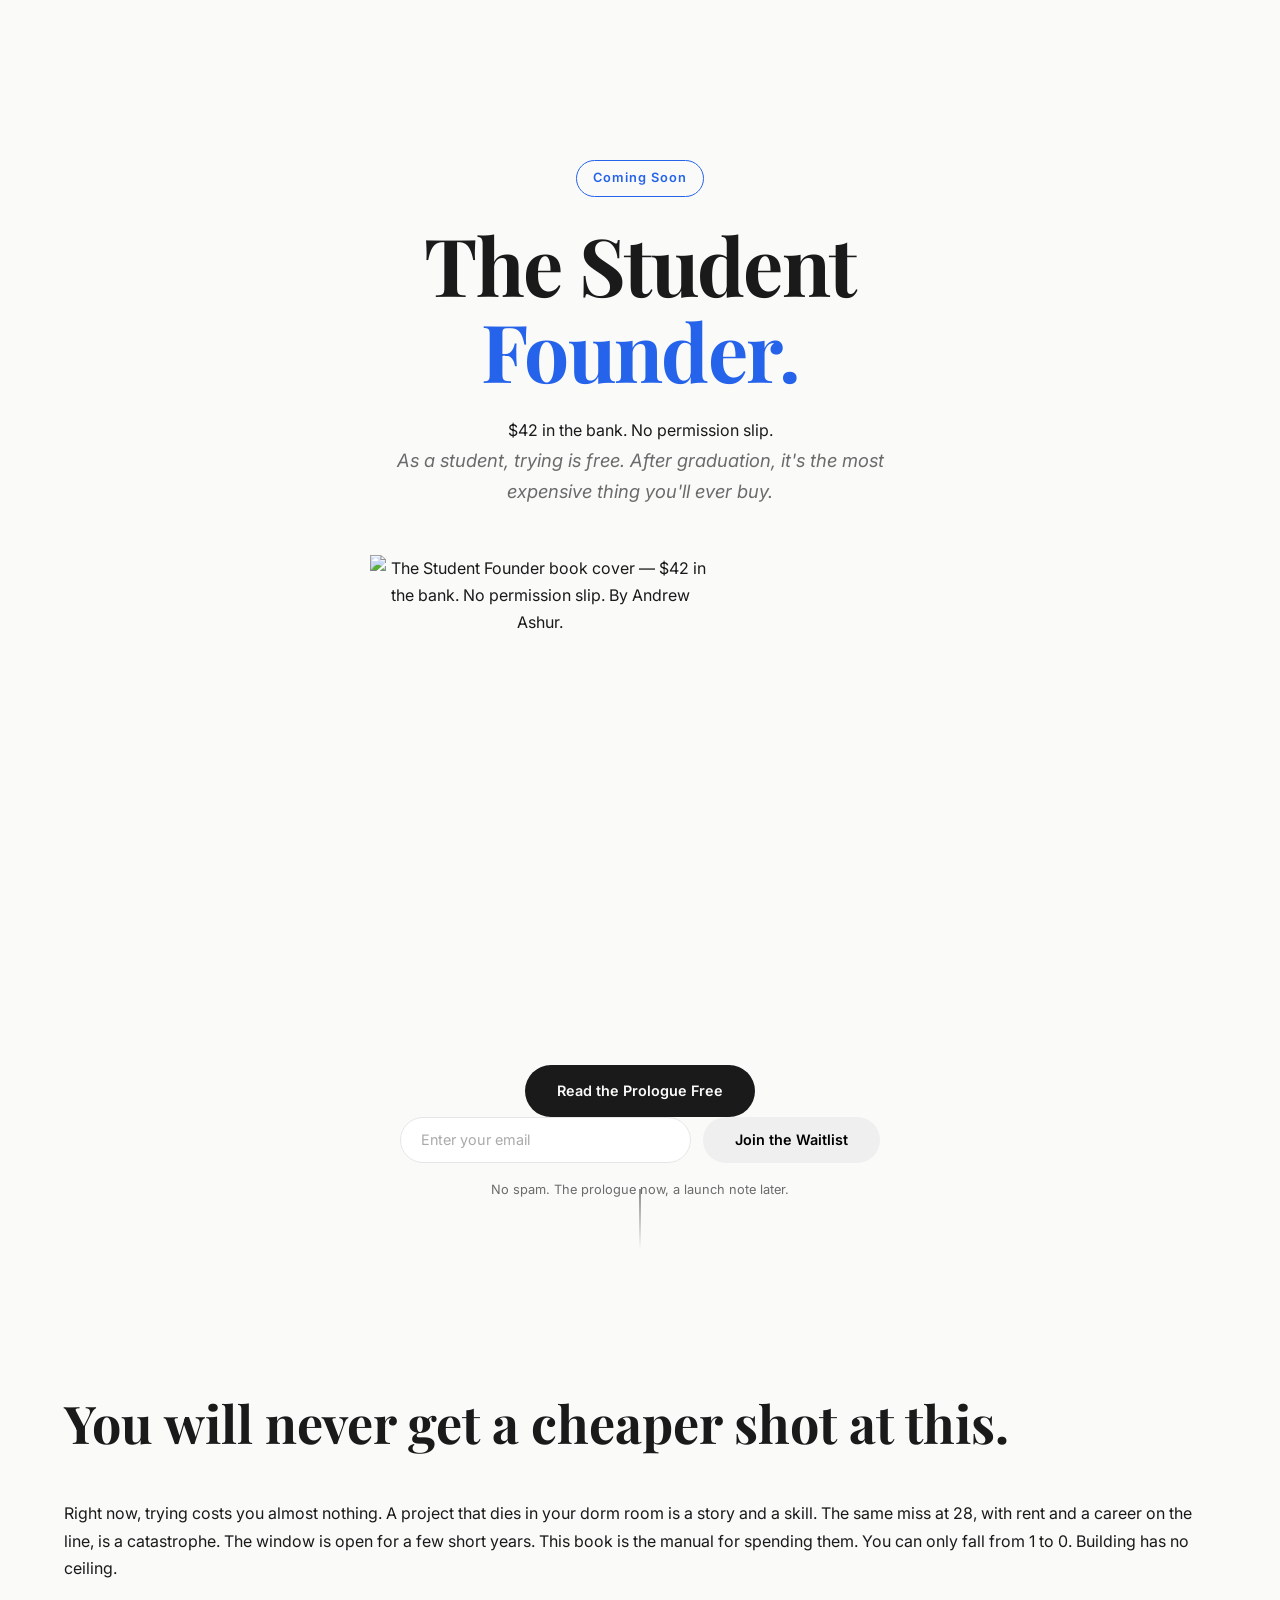
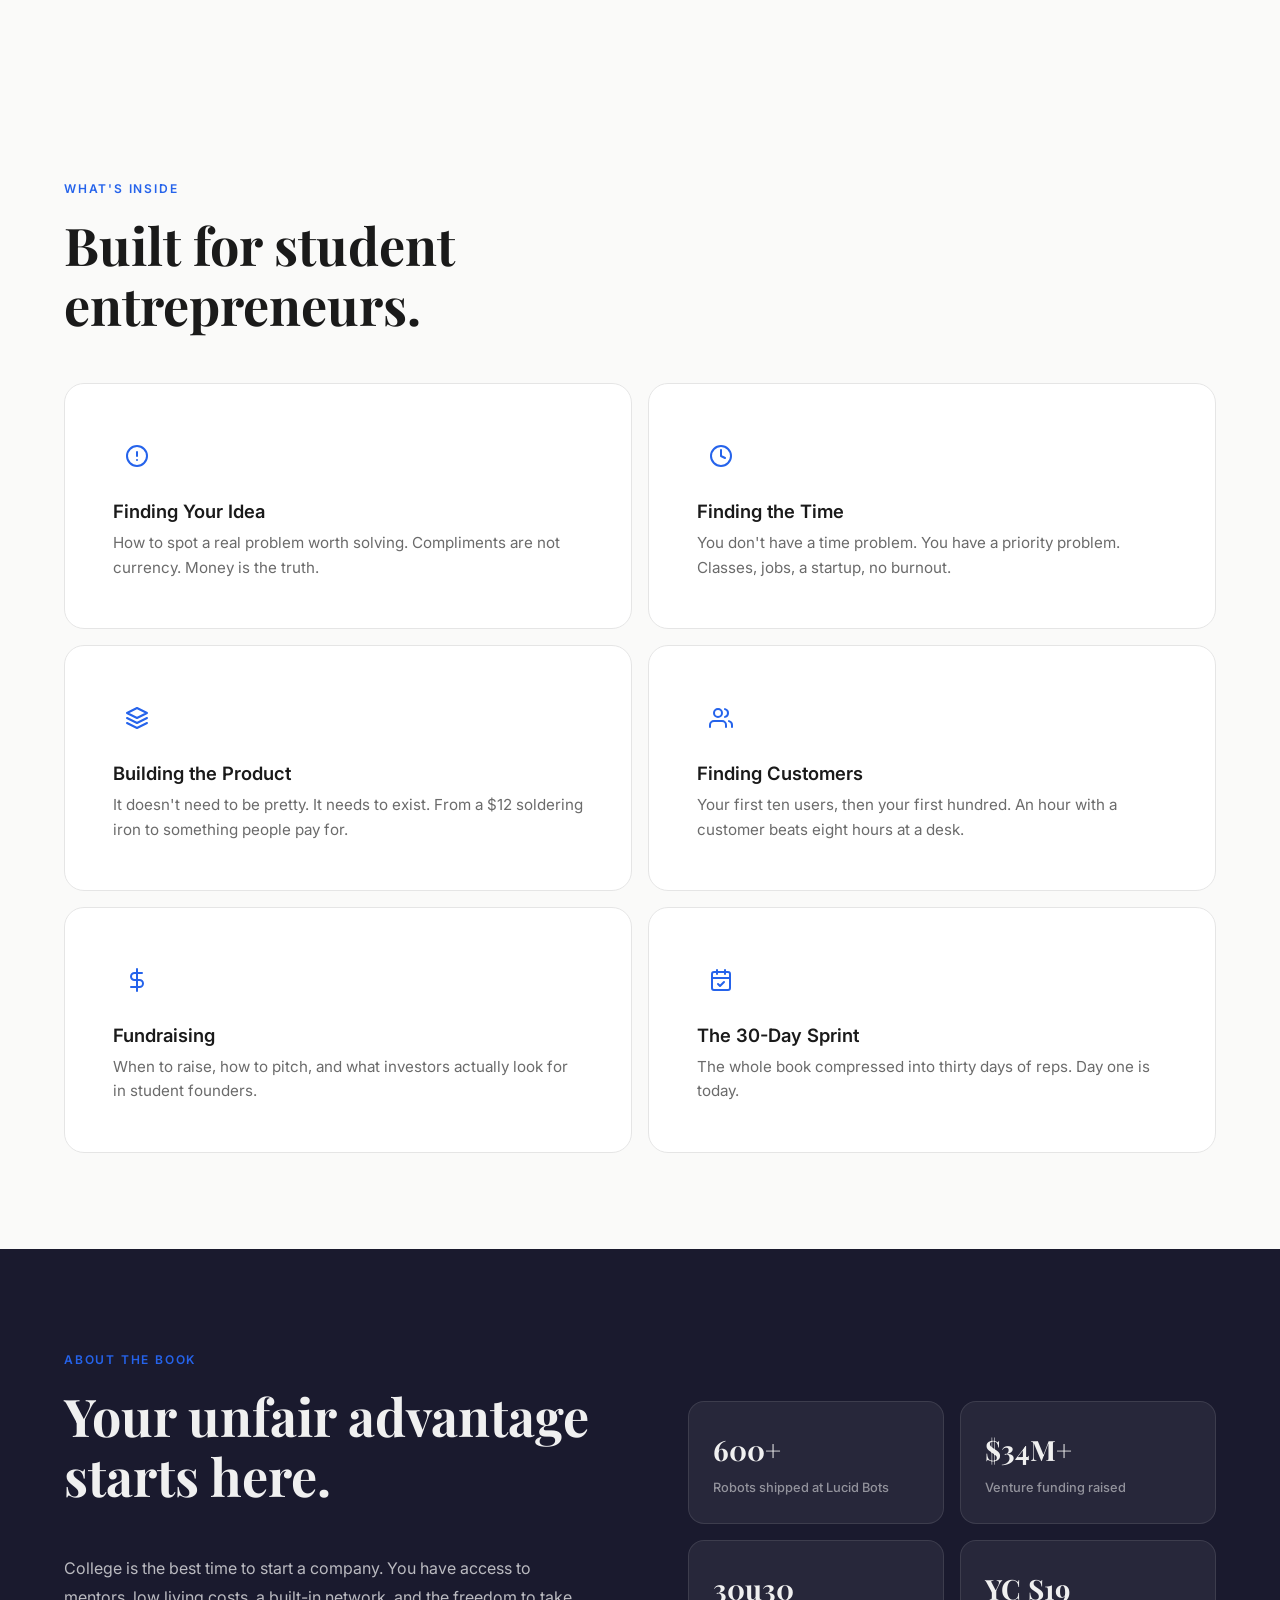
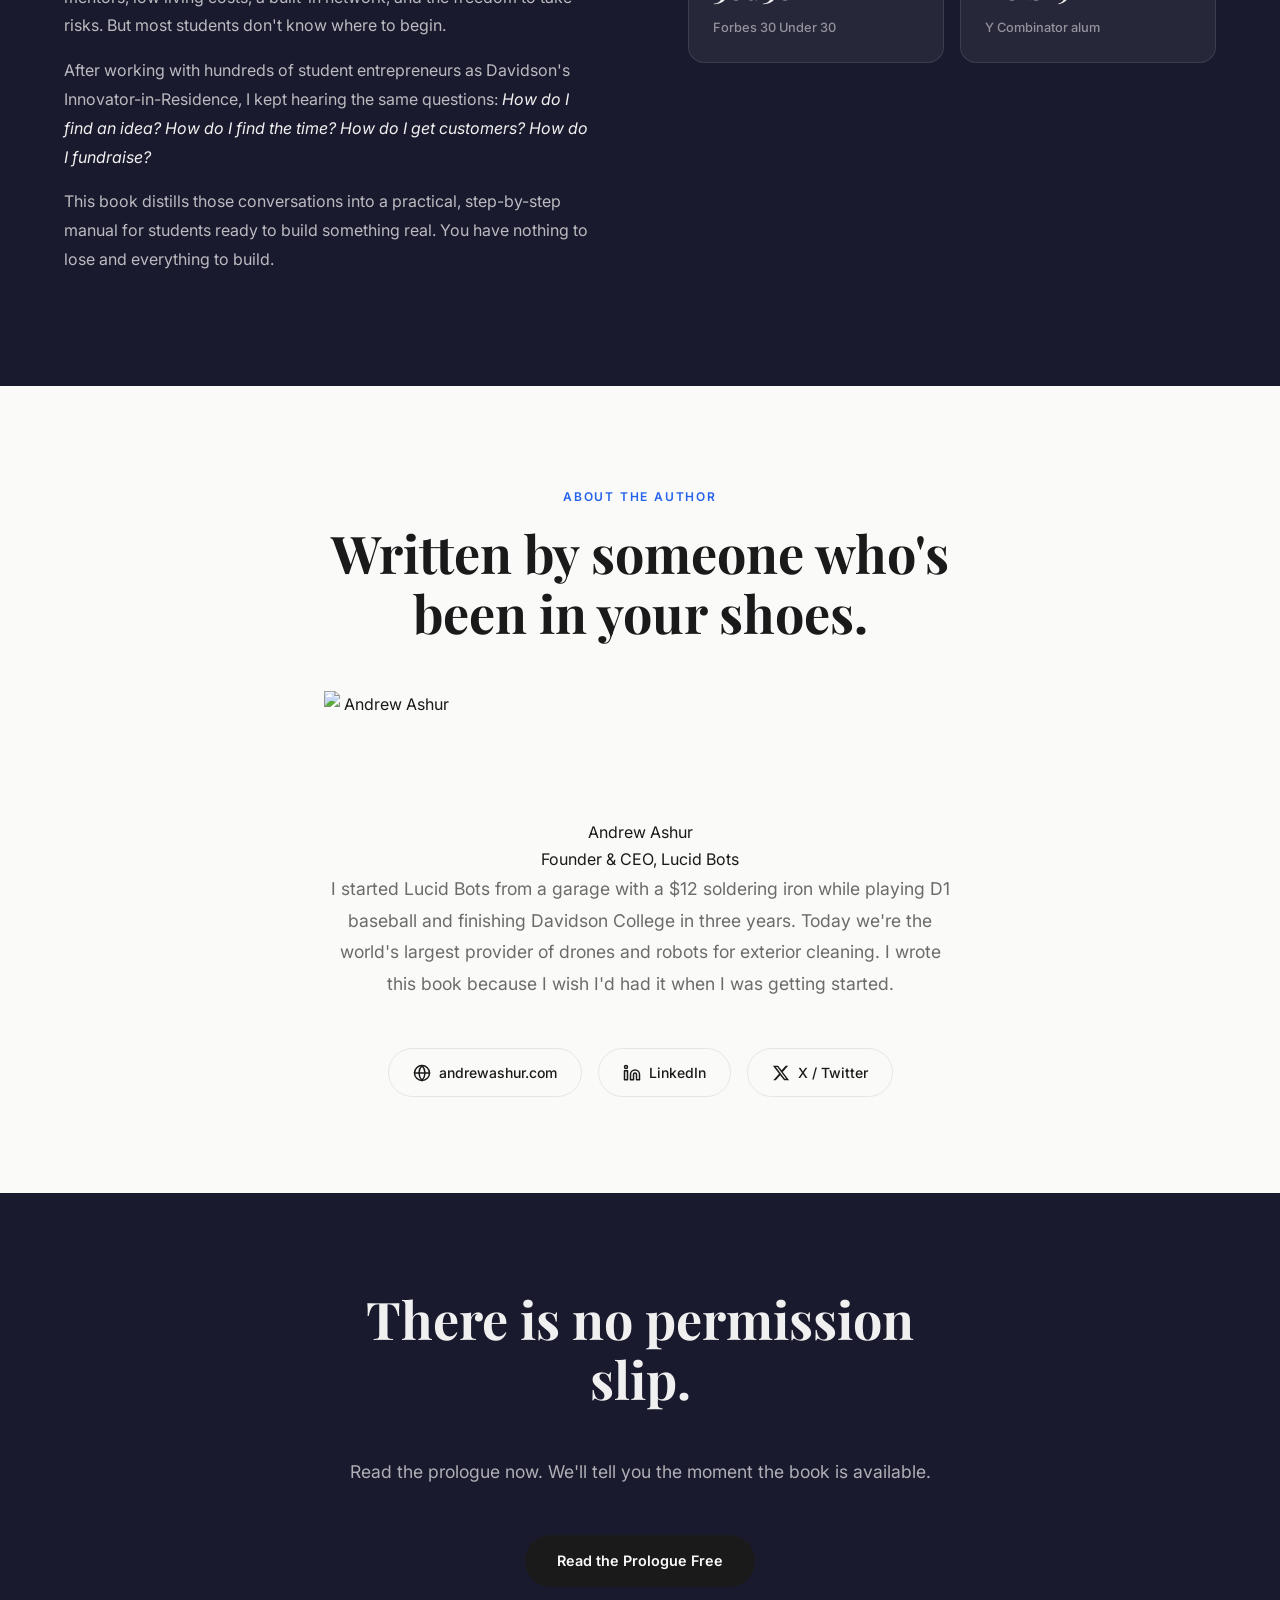
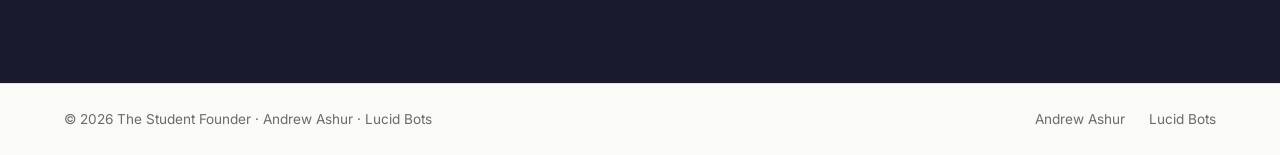
==== commit e54468fe: "Add SEO essentials: robots.txt, sitemap.xml, structured data - Add robots.txt pointing to sitemap.xm" ====
--- a/index.html
+++ b/index.html
@@ -1,17 +1,27 @@
 <!DOCTYPE html>
-<html lang="en" itemscope itemtype="https://schema.org/Book">
+<html lang="en">
 <head>
 <meta charset="UTF-8">
 <meta name="viewport" content="width=device-width, initial-scale=1.0">
 <title>The Student Founder | $42 in the Bank. No Permission Slip.</title>
 <meta name="description" content="As a student, trying is free. After graduation, it's the most expensive thing you'll ever buy. The student founder's manual by Andrew Ashur, founder & CEO of Lucid Bots.">
-<meta name="keywords" content="The Student Founder, Andrew Ashur, student entrepreneurship, startup book, college entrepreneur, how to start a startup in college, student founder, entrepreneurship handbook">
+<meta name="keywords" content="The Student Founder, Andrew Ashur, student entrepreneurship, startup book, college entrepreneur, how to start a startup in college, student founder, entrepreneurship handbook, entrepreneurship for students, how to start a business in college, young entrepreneur book, bootstrapping a startup, student startup advice, founder mindset book, Lucid Bots founder, book for aspiring entrepreneurs, starting a company with no money, first-time founder advice">
 <meta name="author" content="Andrew Ashur">
 <meta name="robots" content="index, follow, max-image-preview:large, max-snippet:-1">
+
+<!-- Favicon -->
+<link rel="icon" type="image/x-icon" href="favicon.ico">
+<link rel="icon" type="image/png" sizes="32x32" href="favicon-32.png">
+<link rel="icon" type="image/png" sizes="16x16" href="favicon-16.png">
+<link rel="apple-touch-icon" sizes="180x180" href="favicon-180.png">
 
 <!-- Open Graph -->
 <meta property="og:title" content="The Student Founder | Why Your Student Years Are the Best Time to Build Something Real">
 <meta property="og:description" content="As a student, trying is free. After graduation, it's the most expensive thing you'll ever buy. The student founder's manual by Andrew Ashur, founder & CEO of Lucid Bots.">
+<meta property="og:image" content="https://www.thestudentfounder.com/og-image.jpg">
+<meta property="og:image:width" content="1200">
+<meta property="og:image:height" content="630">
+<meta property="og:image:alt" content="The Student Founder — $42 in the bank. No permission slip. By Andrew Ashur.">
 <meta property="og:type" content="book">
 <meta property="og:url" content="https://www.thestudentfounder.com">
 <meta property="og:site_name" content="The Student Founder">
@@ -23,6 +33,7 @@
 <meta name="twitter:creator" content="@Andrew__Ashur">
 <meta name="twitter:title" content="The Student Founder | $42 in the Bank. No Permission Slip.">
 <meta name="twitter:description" content="As a student, trying is free. After graduation, it's the most expensive thing you'll ever buy.">
+<meta name="twitter:image" content="https://www.thestudentfounder.com/og-image.jpg">
 
 <!-- Structured Data -->
 <script type="application/ld+json">
@@ -50,6 +61,50 @@
 }
 }
 </script>
+<script type="application/ld+json">
+{
+"@context": "https://schema.org",
+"@graph": [
+{
+"@type": "WebSite",
+"name": "The Student Founder",
+"url": "https://www.thestudentfounder.com",
+"description": "As a student, trying is free. After graduation, it's the most expensive thing you'll ever buy. The student founder's manual by Andrew Ashur, founder & CEO of Lucid Bots.",
+"publisher": {
+"@id": "https://www.andrewashur.com/#person"
+},
+"inLanguage": "en-US"
+},
+{
+"@type": "Person",
+"@id": "https://www.andrewashur.com/#person",
+"name": "Andrew Ashur",
+"url": "https://www.andrewashur.com",
+"jobTitle": "Founder & CEO",
+"worksFor": {
+"@type": "Organization",
+"name": "Lucid Bots"
+},
+"sameAs": [
+"https://www.andrewashur.com",
+"https://www.linkedin.com/in/andrewashur",
+"https://x.com/Andrew__Ashur"
+]
+},
+{
+"@type": "BreadcrumbList",
+"itemListElement": [
+{
+"@type": "ListItem",
+"position": 1,
+"name": "The Student Founder",
+"item": "https://www.thestudentfounder.com"
+}
+]
+}
+]
+}
+</script>
 
 <link rel="canonical" href="https://www.thestudentfounder.com">
 <link rel="preconnect" href="https://fonts.googleapis.com">
@@ -70,6 +125,9 @@
 </h1>
 <p class="hero-tagline">$42 in the bank. No permission slip.</p>
 <p class="hero-sub"><em>As a student, trying is free. After graduation, it's the most expensive thing you'll ever buy.</em></p>
+<div class="hero-cover">
+<img src="cover-hero.jpg" alt="The Student Founder book cover — $42 in the bank. No permission slip. By Andrew Ashur." width="340" height="510" loading="eager">
+</div>
 <div class="hero-ctas">
 <a href="prologue.html" class="btn btn-primary">Read the Prologue Free</a>
 </div>
@@ -187,6 +245,9 @@
 <div class="container author-container">
 <span class="section-label">About the Author</span>
 <h2 class="section-title">Written by someone who's<br>been in your shoes.</h2>
+<img src="author-photo.jpg" alt="Andrew Ashur" class="author-photo" width="128" height="128" loading="lazy">
+<p class="author-name">Andrew Ashur</p>
+<p class="author-title">Founder &amp; CEO, Lucid Bots</p>
 <p class="author-desc">I started Lucid Bots from a garage with a $12 soldering iron while playing D1 baseball and finishing Davidson College in three years. Today we're the world's largest provider of drones and robots for exterior cleaning. I wrote this book because I wish I'd had it when I was getting started.</p>
 <div class="author-links">
 <a href="https://www.andrewashur.com" target="_blank" rel="noopener" class="social-link">
